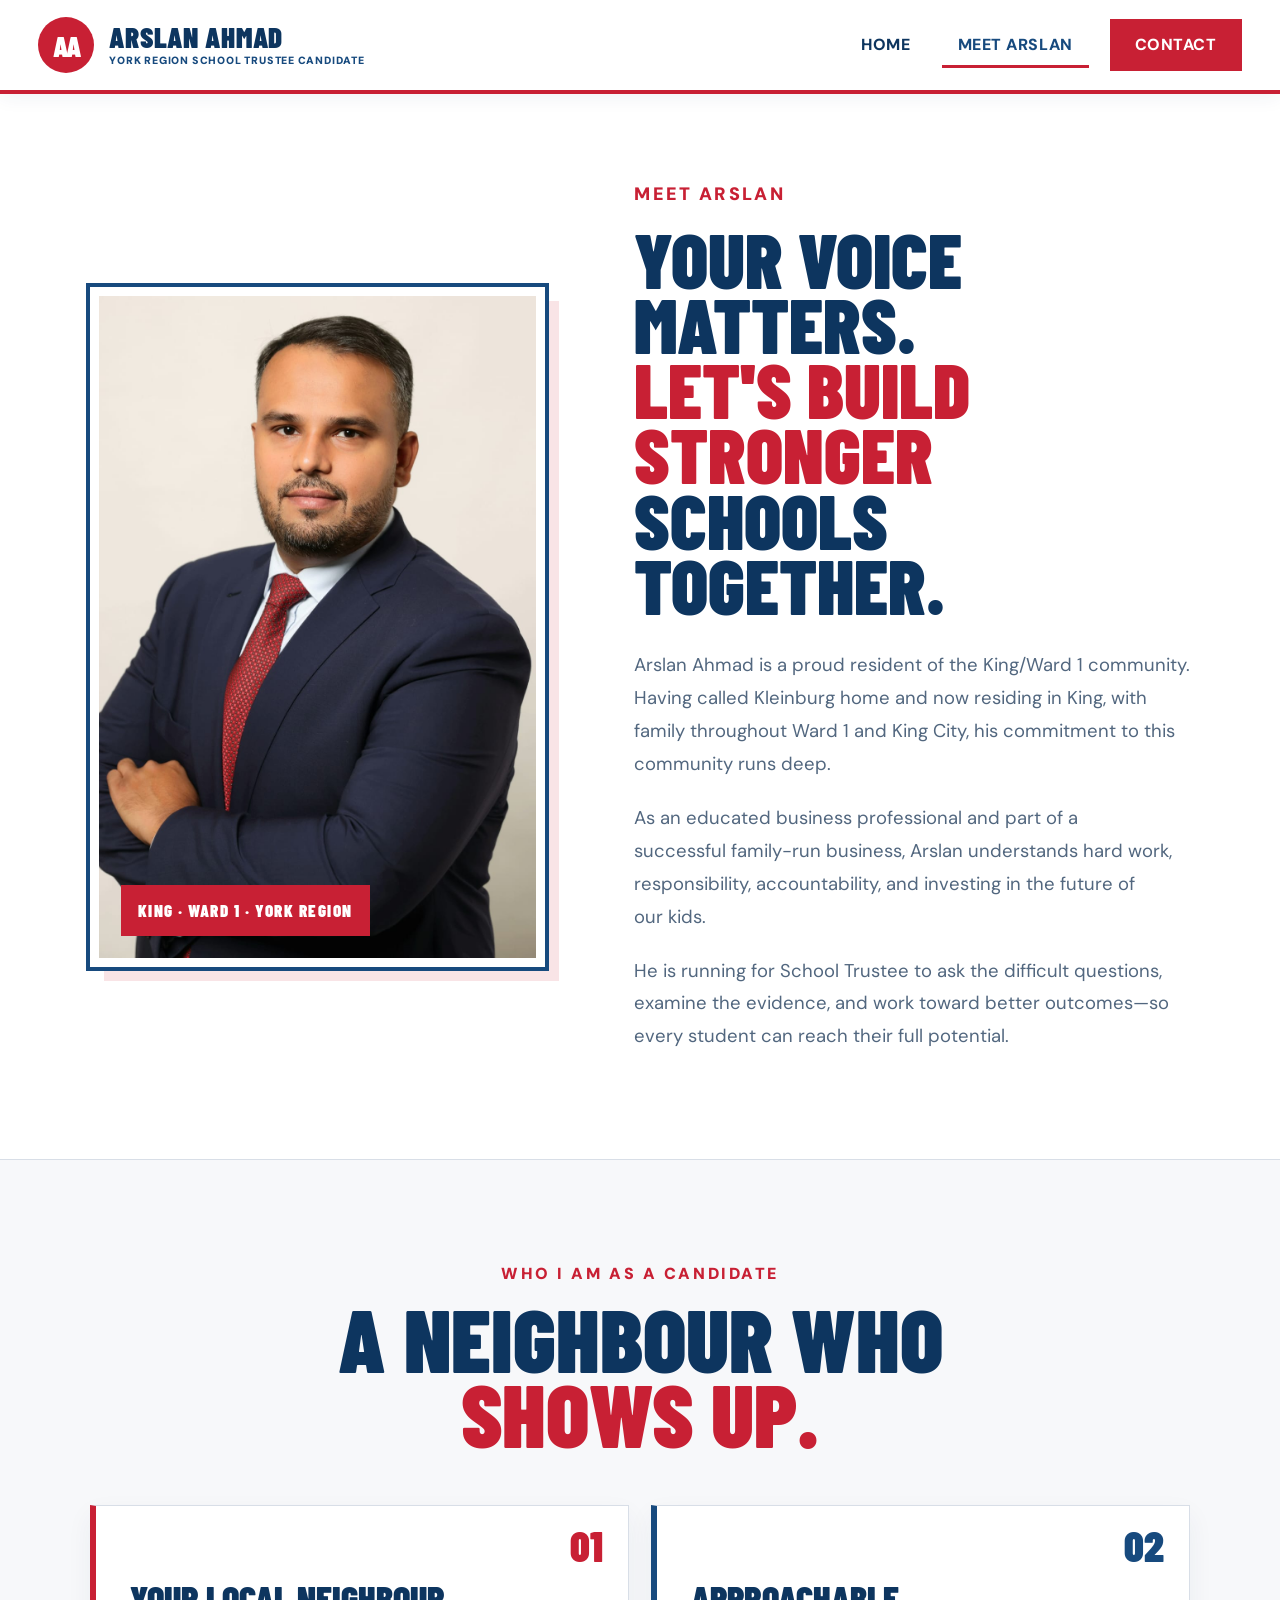
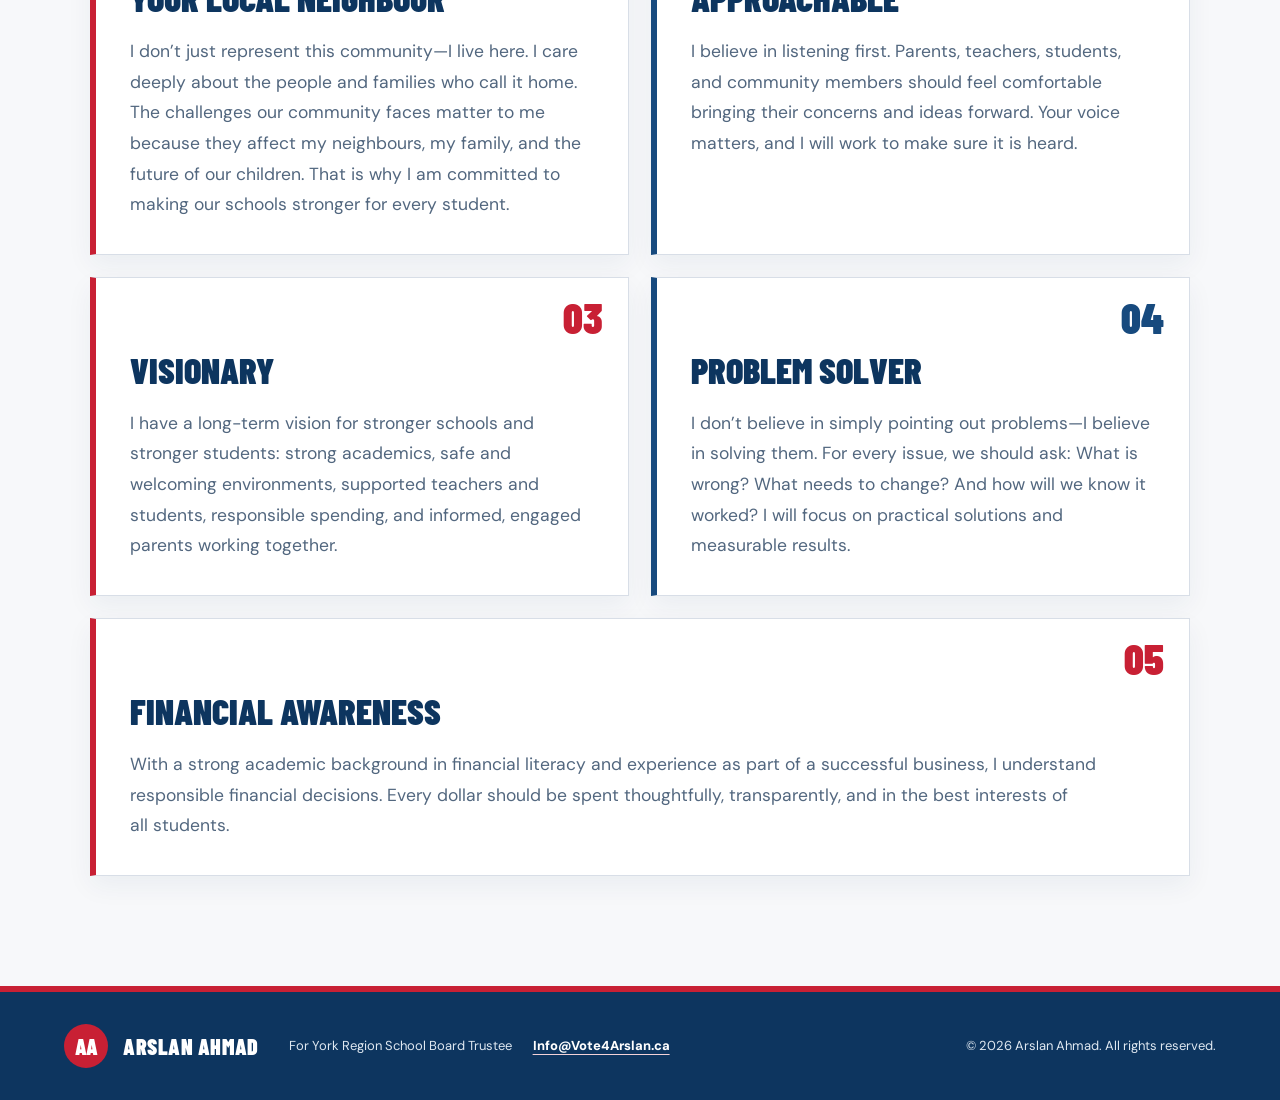
==== about.html @ 0a4aeed9 "update campaign slogan and volunteer sign up" ====
<!doctype html>
<html lang="en">

<head>
  <meta charset="UTF-8" />

  <meta
    name="viewport"
    content="width=device-width, initial-scale=1.0"
  />

  <meta
    name="description"
    content="Meet Arslan Ahmad, candidate for York Region School Trustee."
  />

  <title>Meet Arslan | Arslan Ahmad</title>

  <link rel="preconnect" href="https://fonts.googleapis.com" />
  <link rel="preconnect" href="https://fonts.gstatic.com" crossorigin />

  <link
    href="https://fonts.googleapis.com/css2?family=Barlow+Condensed:wght@600;700;800;900&family=DM+Sans:wght@400;500;600;700;800&display=swap"
    rel="stylesheet"
  />

  <link
    rel="stylesheet"
    href="styles.css?v=20260819-9"
  />

  <link
    rel="stylesheet"
    href="about.css?v=20260819-9"
  />
</head>


<body>

  <!-- =========================
       HEADER
       ========================= -->

  <header class="site-header">

    <a
      class="brand"
      href="index.html"
      aria-label="Arslan Ahmad home"
    >

      <span class="brand-mark">
        AA
      </span>

      <span class="brand-copy">

        <strong>
          Arslan Ahmad
        </strong>

        <small>
          York Region School Trustee Candidate
        </small>

      </span>

    </a>


    <button
      class="menu-toggle"
      aria-label="Open navigation"
      aria-expanded="false"
    >
      <i></i>
      <i></i>
    </button>


    <nav aria-label="Main navigation">

      <a href="index.html">
        Home
      </a>

      <a
        href="about.html"
        aria-current="page"
      >
        Meet Arslan
      </a>

      <a
        class="nav-cta"
        href="contact.html"
      >
        Contact
      </a>

    </nav>

  </header>



  <main class="about-page">

    <!-- =========================
         ABOUT ARSLAN
         ========================= -->

    <section
      class="about-hero"
      aria-labelledby="about-title"
    >

      <div class="about-photo-wrap">

        <img
          src="arslan-ahmad.jpg"
          alt="Arslan Ahmad"
          class="about-photo"
        />

        <div class="about-location">
          KING · WARD 1 · YORK REGION
        </div>

      </div>



      <div class="about-copy">

        <p class="eyebrow">
          MEET ARSLAN
        </p>


        <h1 id="about-title">

          YOUR VOICE MATTERS.

          <span>
            LET'S BUILD STRONGER
          </span>

          SCHOOLS TOGETHER.

        </h1>


        <p>
          Arslan Ahmad is a proud resident of the King/Ward 1
          community. Having called Kleinburg home and now residing
          in King, with family throughout Ward 1 and King City,
          his commitment to this community runs deep.
        </p>


        <p>
          As an educated business professional and part of a
          successful family-run business, Arslan understands hard
          work, responsibility, accountability, and investing in
          the future of our kids.
        </p>


        <p>
          He is running for School Trustee to ask the difficult
          questions, examine the evidence, and work toward better
          outcomes—so every student can reach their full potential.
        </p>

      </div>

    </section>



    <!-- =========================
         WHO I AM AS A CANDIDATE
         ========================= -->

    <section
      class="candidate-identity"
      aria-labelledby="candidate-identity-title"
    >

      <header class="identity-heading">

        <p class="eyebrow">
          WHO I AM AS A CANDIDATE
        </p>

        <h2 id="candidate-identity-title">

          A NEIGHBOUR WHO

          <span>
            SHOWS UP.
          </span>

        </h2>

      </header>



      <div class="identity-grid">


        <!-- 01 -->

        <article class="identity-card">

          <span class="identity-number">
            01
          </span>

          <h3>
            Your local neighbour
          </h3>

          <p>
            I don’t just represent this community—I live here.
            I care deeply about the people and families who call
            it home. The challenges our community faces matter to
            me because they affect my neighbours, my family, and
            the future of our children. That is why I am committed
            to making our schools stronger for every student.
          </p>

        </article>



        <!-- 02 -->

        <article class="identity-card">

          <span class="identity-number">
            02
          </span>

          <h3>
            Approachable
          </h3>

          <p>
            I believe in listening first. Parents, teachers,
            students, and community members should feel comfortable
            bringing their concerns and ideas forward. Your voice
            matters, and I will work to make sure it is heard.
          </p>

        </article>



        <!-- 03 -->

        <article class="identity-card">

          <span class="identity-number">
            03
          </span>

          <h3>
            Visionary
          </h3>

          <p>
            I have a long-term vision for stronger schools and
            stronger students: strong academics, safe and welcoming
            environments, supported teachers and students,
            responsible spending, and informed, engaged parents
            working together.
          </p>

        </article>



        <!-- 04 -->

        <article class="identity-card">

          <span class="identity-number">
            04
          </span>

          <h3>
            Problem solver
          </h3>

          <p>
            I don’t believe in simply pointing out problems—I
            believe in solving them. For every issue, we should
            ask: What is wrong? What needs to change? And how will
            we know it worked? I will focus on practical solutions
            and measurable results.
          </p>

        </article>



        <!-- 05 -->

        <article class="identity-card identity-card-wide">

          <span class="identity-number">
            05
          </span>

          <h3>
            Financial awareness
          </h3>

          <p>
            With a strong academic background in financial literacy
            and experience as part of a successful business, I
            understand responsible financial decisions. Every
            dollar should be spent thoughtfully, transparently,
            and in the best interests of all students.
          </p>

        </article>


      </div>

    </section>

  </main>



  <!-- =========================
       FOOTER
       ========================= -->

  <footer>

    <a
      class="brand"
      href="index.html"
    >

      <span class="brand-mark">
        AA
      </span>

      <span class="brand-copy">

        <strong>
          Arslan Ahmad
        </strong>

        <small>
          York Region School Trustee Candidate
        </small>

      </span>

    </a>


    <div class="footer-meta">

      <p>
        For York Region School Board Trustee
      </p>

      <a href="mailto:Info@Vote4Arslan.ca">
        Info@Vote4Arslan.ca
      </a>

    </div>


    <p class="footer-copy">
      © <span id="year"></span>
      Arslan Ahmad. All rights reserved.
    </p>

  </footer>


  <script src="script.js"></script>

</body>

</html>
---- styles.css ----
:root {
  --navy: #174A7E;
  --navy-deep: #0D355F;
  --navy-soft: #356A98;

  --red: #C82034;
  --red-dark: #A9182A;
  --red-soft: #F3D2D8;

  --white: #FFFFFF;
  --off-white: #F7F8FA;
  --ink: #172033;
  --muted: #52677F;
  --line: #D8DEE7;

  --focus: #F0B323;

  --shadow: 0 20px 50px rgba(13, 53, 95, 0.10);
}


/* =========================
   GLOBAL
   ========================= */

* {
  box-sizing: border-box;
}

html {
  scroll-behavior: smooth;
}

body {
  margin: 0;

  background: var(--off-white);
  color: var(--ink);

  font-family: 'DM Sans', sans-serif;

  /*
    Increased from the smaller previous
    sizing for better readability.
  */
  font-size: 18px;
  line-height: 1.7;
}

img {
  display: block;
  max-width: 100%;
}

a,
button,
input {
  transition:
    color 0.18s ease,
    background-color 0.18s ease,
    border-color 0.18s ease,
    transform 0.18s ease,
    box-shadow 0.18s ease;
}

a:focus-visible,
button:focus-visible,
input:focus-visible {
  outline: 3px solid var(--focus);
  outline-offset: 4px;
}

::selection {
  background: var(--red-soft);
  color: var(--navy-deep);
}

h1,
h2,
h3 {
  font-family: 'Barlow Condensed', sans-serif;
  text-transform: uppercase;
}

p {
  text-wrap: pretty;
}

.eyebrow {
  margin: 0 0 14px;

  color: var(--red);

  font-size: 14px;
  font-weight: 900;

  letter-spacing: 0.16em;

  text-transform: uppercase;
}


/* =========================
   HEADER
   ========================= */

.site-header {
  position: relative;
  z-index: 50;

  min-height: 94px;

  display: flex;
  align-items: stretch;
  justify-content: space-between;

  background: var(--white);

  border-bottom: 4px solid var(--red);

  box-shadow:
    0
    4px
    18px
    rgba(13, 53, 95, 0.06);
}


/* =========================
   BRAND
   ========================= */

.brand {
  display: flex;
  align-items: center;

  gap: 15px;

  padding:
    15px
    max(3vw, 28px);

  color: var(--navy-deep);

  text-decoration: none;
  text-transform: uppercase;
}

.brand-mark {
  width: 56px;
  height: 56px;

  display: grid;
  place-items: center;

  flex: 0 0 auto;

  border-radius: 50%;

  background: var(--red);
  color: var(--white);

  font-family: 'Barlow Condensed', sans-serif;

  font-size: 29px;
  font-weight: 900;

  line-height: 1;

  letter-spacing: -0.04em;
}

.brand-copy {
  display: grid;

  gap: 4px;

  line-height: 1;
}

.brand-copy strong {
  color: var(--navy-deep);

  font-family: 'Barlow Condensed', sans-serif;

  font-size: 29px;
  font-weight: 900;

  letter-spacing: 0.025em;
}

.brand-copy small {
  color: var(--navy);

  /*
    Bigger because the subtitle is important,
    especially now that it includes Candidate.
  */
  font-size: 10.5px;
  font-weight: 900;

  line-height: 1.2;

  letter-spacing: 0.075em;
}


/* =========================
   NAVIGATION
   ========================= */

.site-header nav {
  display: flex;
  align-items: center;

  gap: 15px;

  padding:
    0
    max(3vw, 28px);
}

.site-header nav a {
  padding:
    13px
    16px
    10px;

  color: var(--navy-deep);

  border-bottom:
    3px
    solid
    transparent;

  /*
    Increased from the previous 14px.
  */
  font-size: 16px;
  font-weight: 800;

  line-height: 1.2;

  letter-spacing: 0.035em;

  text-decoration: none;
  text-transform: uppercase;
}

.site-header nav a:hover,
.site-header nav a[aria-current="page"] {
  color: var(--navy);

  border-bottom-color: var(--red);
}

.site-header nav .nav-cta {
  margin-left: 6px;

  padding:
    14px
    23px;

  background: var(--red);
  color: var(--white);

  border:
    2px
    solid
    var(--red);
}

.site-header nav .nav-cta:hover,
.site-header nav .nav-cta[aria-current="page"] {
  background: var(--red-dark);
  color: var(--white);

  border-color: var(--red-dark);

  transform: translateY(-1px);
}


/* =========================
   MOBILE MENU
   ========================= */

.menu-toggle {
  display: none;

  align-self: center;

  margin-right: 22px;

  padding: 8px;

  background: transparent;

  border: 0;

  cursor: pointer;
}

.menu-toggle i {
  display: block;

  width: 30px;
  height: 3px;

  margin: 5px 0;

  background: var(--navy-deep);
}


/* =========================
   BUTTONS
   ========================= */

.button {
  display: inline-flex;
  align-items: center;
  justify-content: center;

  gap: 13px;

  min-height: 52px;

  padding:
    14px
    22px;

  border:
    2px
    solid
    transparent;

  font-family: 'DM Sans', sans-serif;

  font-size: 14px;
  font-weight: 900;

  letter-spacing: 0.05em;

  text-decoration: none;
  text-transform: uppercase;

  cursor: pointer;
}

.button-primary {
  background: var(--red);
  color: var(--white);

  border-color: var(--red);
}

.button-primary:hover {
  background: var(--red-dark);

  border-color: var(--red-dark);

  transform: translateY(-2px);
}

.button-light {
  background: var(--white);
  color: var(--navy-deep);

  border-color: var(--white);
}

.button-light:hover {
  background: var(--red-soft);

  border-color: var(--red-soft);

  transform: translateY(-2px);
}


/* =========================
   FOOTER
   ========================= */

footer {
  display: grid;

  grid-template-columns:
    auto
    1fr
    auto;

  align-items: center;

  gap: 30px;

  padding:
    32px
    max(5vw, 30px);

  background: var(--navy-deep);
  color: #DFE8F1;

  border-top:
    6px
    solid
    var(--red);

  font-size: 13px;
}

footer .brand {
  padding: 0;
}

footer .brand-mark {
  width: 44px;
  height: 44px;

  font-size: 22px;
}

footer .brand-copy strong {
  color: var(--white);

  font-size: 22px;
}

footer .brand-copy small {
  display: none;
}

.footer-meta {
  display: flex;
  align-items: center;

  gap: 21px;
}

footer p {
  margin: 0;
}

footer a:not(.brand) {
  color: var(--white);

  font-weight: 800;

  text-decoration-color: var(--red-soft);

  text-underline-offset: 4px;
}

footer a:not(.brand):hover {
  color: var(--red-soft);
}

.footer-copy {
  text-align: right;
}


/* =========================
   ACCESSIBILITY
   ========================= */

.sr-only {
  position: absolute;

  width: 1px;
  height: 1px;

  padding: 0;
  margin: -1px;

  overflow: hidden;

  clip: rect(0, 0, 0, 0);

  white-space: nowrap;

  border: 0;
}


/* =========================
   TABLET / MOBILE
   ========================= */

@media (max-width: 900px) {

  .site-header {
    min-height: 80px;
  }

  .brand {
    padding:
      12px
      20px;
  }

  .brand-mark {
    width: 48px;
    height: 48px;

    font-size: 24px;
  }

  .brand-copy strong {
    font-size: 24px;
  }

  .brand-copy small {
    display: none;
  }

  .menu-toggle {
    display: block;
  }

  .site-header nav {
    display: none;

    position: absolute;

    top: 80px;

    left: 0;
    right: 0;

    flex-direction: column;
    align-items: stretch;

    gap: 3px;

    padding: 22px;

    background: var(--white);

    border-bottom:
      5px
      solid
      var(--red);

    box-shadow: var(--shadow);
  }

  .site-header nav.open {
    display: flex;
  }

  .site-header nav a {
    padding:
      14px
      11px;

    font-size: 17px;

    border-bottom:
      1px
      solid
      var(--line);
  }

  .site-header nav .nav-cta {
    margin:
      8px
      0
      0;

    text-align: center;
  }

  footer {
    grid-template-columns: 1fr;

    gap: 16px;
  }

  .footer-meta {
    flex-wrap: wrap;
  }

  .footer-copy {
    text-align: left;
  }
}


@media (max-width: 520px) {

  body {
    font-size: 17px;
  }

  .brand-copy strong {
    font-size: 21px;
  }

  footer {
    padding:
      27px
      22px;
  }
}
---- about.css ----
/* =========================================================
   ABOUT HERO
   ========================================================= */

.about-hero {
  display: grid;

  grid-template-columns:
    minmax(400px, 0.9fr)
    minmax(0, 1.1fr);

  gap: 7vw;

  align-items: center;

  padding:
    85px
    max(7vw, 42px);

  background: var(--white);

  border-bottom:
    1px
    solid
    var(--line);
}


/* =========================
   PHOTO
   ========================= */

.about-photo-wrap {
  position: relative;

  width: min(600px, 100%);

  height: 680px;

  overflow: hidden;

  background: var(--off-white);

  border:
    9px
    solid
    var(--white);

  outline:
    4px
    solid
    var(--navy);

  box-shadow:
    14px
    14px
    0
    rgba(200, 32, 52, 0.12);
}


.about-photo {
  width: 100%;
  height: 100%;

  object-fit: cover;

  object-position: center 15%;
}


.about-location {
  position: absolute;

  left: 22px;
  bottom: 22px;

  padding:
    11px
    17px;

  background: var(--red);

  color: var(--white);

  font-family:
    'Barlow Condensed',
    sans-serif;

  font-size: 17px;

  font-weight: 900;

  letter-spacing: 0.09em;

  text-transform: uppercase;
}


/* =========================================================
   ABOUT COPY
   ========================================================= */

.about-copy {
  max-width: 760px;
}


.about-copy .eyebrow {
  margin-bottom: 16px;

  font-size: 18px;

  letter-spacing: 0.13em;
}


.about-copy h1 {
  margin:
    0
    0
    32px;

  color: var(--navy-deep);

  font-size:
    clamp(61px, 6vw, 92px);

  font-weight: 900;

  line-height: 0.85;
}


.about-copy h1 span {
  display: block;

  color: var(--red);
}


.about-copy > p:not(.eyebrow) {
  margin:
    0
    0
    21px;

  color: var(--muted);

  font-size: 18.5px;

  line-height: 1.78;
}


/* =========================================================
   WHO I AM AS A CANDIDATE
   ========================================================= */

.candidate-identity {
  padding:
    100px
    max(7vw, 40px)
    110px;

  background: var(--off-white);
}


.identity-heading {
  width: min(900px, 100%);

  margin: 0 auto;

  text-align: center;
}


.identity-heading .eyebrow {
  margin-bottom: 12px;

  font-size: 16px;
}


.identity-heading h2 {
  margin: 0;

  color: var(--navy-deep);

  font-size:
    clamp(62px, 7vw, 100px);

  font-weight: 900;

  line-height: 0.84;
}


.identity-heading h2 span {
  display: block;

  color: var(--red);
}


/* =========================
   CANDIDATE QUALITIES
   ========================= */

.identity-grid {
  display: grid;

  grid-template-columns:
    repeat(2, minmax(0, 1fr));

  gap: 22px;

  width: min(1150px, 100%);

  margin:
    55px
    auto
    0;
}


.identity-card {
  position: relative;

  padding:
    74px
    34px
    34px;

  background: var(--white);

  border:
    1px
    solid
    var(--line);

  border-left:
    6px
    solid
    var(--red);

  box-shadow:
    0
    10px
    25px
    rgba(13, 53, 95, 0.055);
}


.identity-card:nth-child(even) {
  border-left-color: var(--navy);
}


.identity-card-wide {
  grid-column:
    1
    /
    -1;
}


/* Number */

.identity-number {
  position: absolute;

  top: 22px;
  right: 25px;

  color: var(--red);

  font-family:
    'Barlow Condensed',
    sans-serif;

  font-size: 43px;

  font-weight: 900;

  line-height: 0.8;
}


.identity-card:nth-child(even)
.identity-number {
  color: var(--navy);
}


/* Heading */

.identity-card h3 {
  margin: 0;

  color: var(--navy-deep);

  font-size: 36px;

  font-weight: 900;

  line-height: 1;
}


/* Text */

.identity-card p {
  margin:
    20px
    0
    0;

  color: var(--muted);

  font-size: 17.5px;

  line-height: 1.75;
}


/* =========================================================
   TABLET
   ========================================================= */

@media (max-width: 950px) {

  .about-hero {
    grid-template-columns: 1fr;

    gap: 55px;
  }


  .about-photo-wrap {
    width:
      min(650px, 100%);

    margin:
      0
      auto;
  }


  .about-copy {
    max-width: 800px;
  }

}


/* =========================================================
   MOBILE
   ========================================================= */

@media (max-width: 680px) {

  .about-hero,
  .candidate-identity {
    padding-left: 22px;
    padding-right: 22px;
  }


  .about-hero {
    padding-top: 55px;

    padding-bottom: 65px;
  }


  .about-photo-wrap {
    height: 500px;
  }


  .about-copy .eyebrow {
    font-size: 17px;
  }


  .about-copy h1 {
    font-size: 56px;
  }


  .about-copy > p:not(.eyebrow) {
    font-size: 17.5px;
  }


  .identity-heading {
    text-align: left;
  }


  .identity-heading h2 {
    font-size: 58px;
  }


  .identity-grid {
    grid-template-columns: 1fr;

    margin-top: 40px;
  }


  .identity-card-wide {
    grid-column: auto;
  }


  .identity-card {
    padding:
      72px
      25px
      29px;
  }


  .identity-card h3 {
    font-size: 34px;
  }


  .identity-card p {
    font-size: 17px;
  }

}
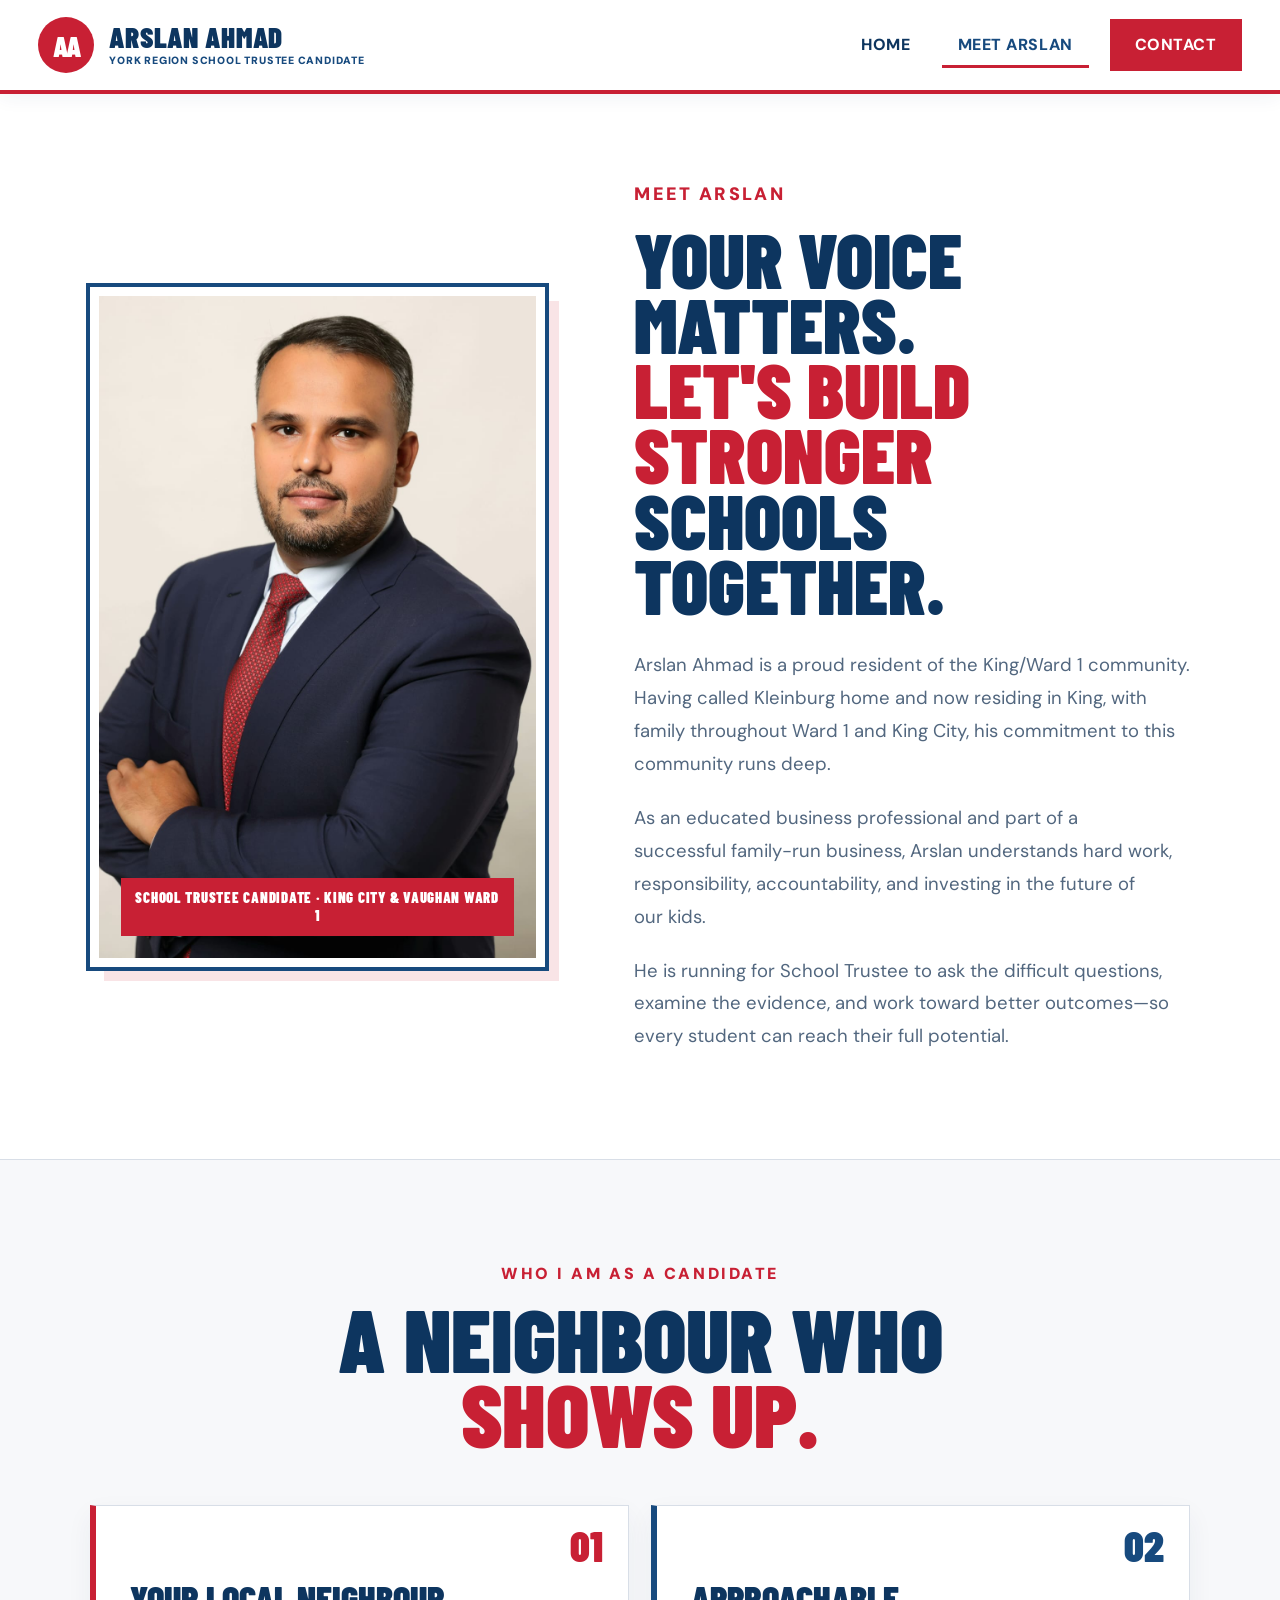
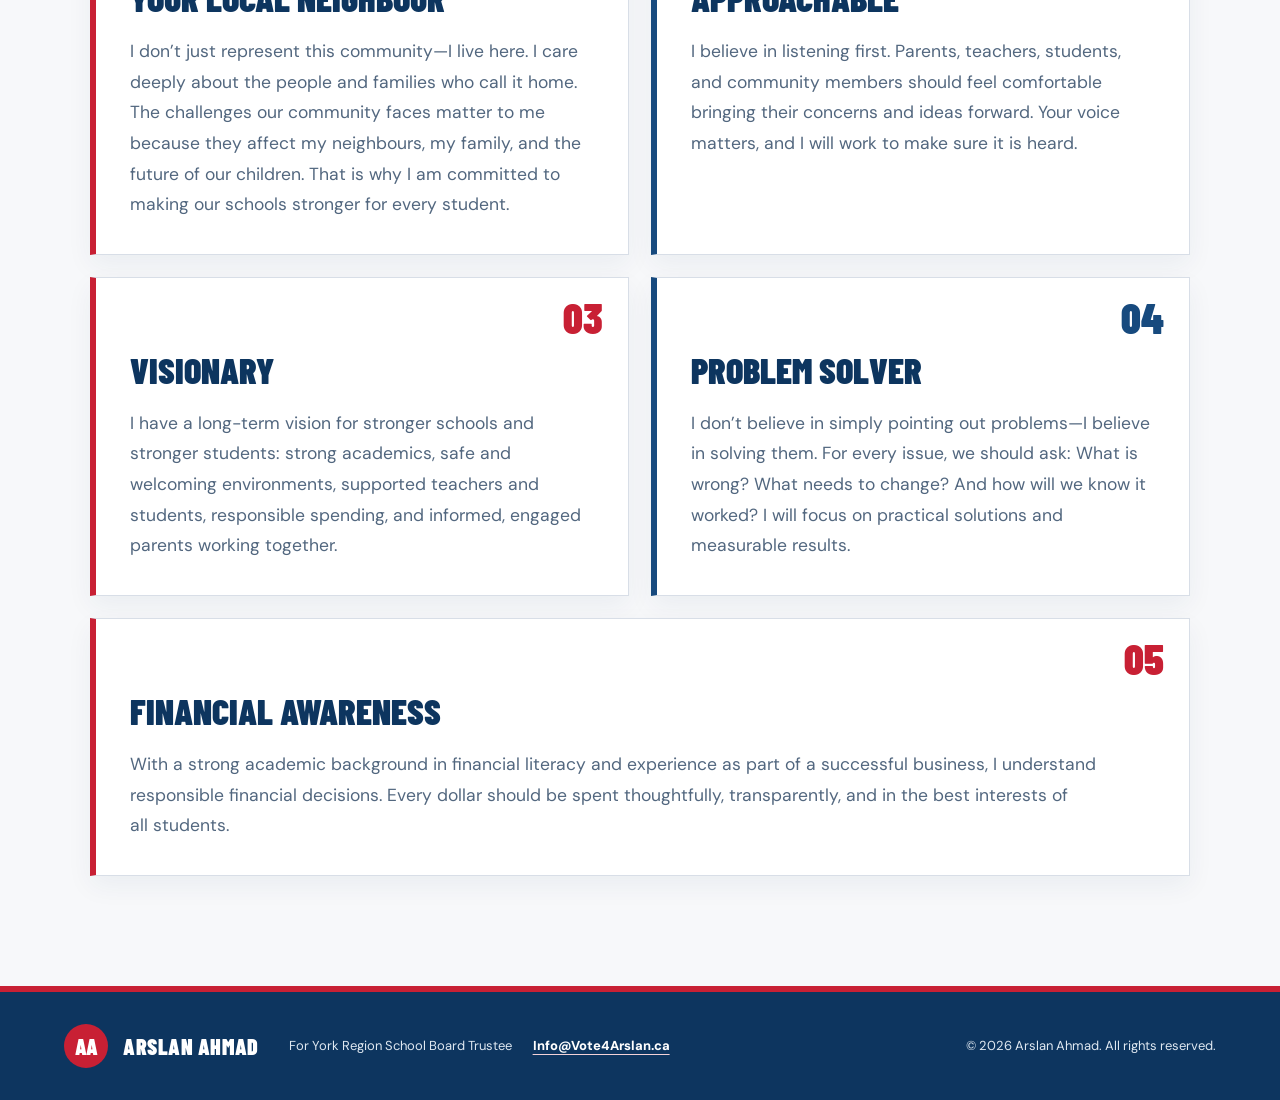
==== commit 63e959cc: "SCHOOL TRUSTEE CANDIDATE · KING CITY & VAUGHAN WARD 1" ====
--- a/about.html
+++ b/about.html
@@ -26,12 +26,12 @@
 
   <link
     rel="stylesheet"
-    href="styles.css?v=20260819-9"
+    href="styles.css?v=20260819-11"
   />
 
   <link
     rel="stylesheet"
-    href="about.css?v=20260819-9"
+    href="about.css?v=20260819-11"
   />
 </head>
 
@@ -125,7 +125,7 @@
         />
 
         <div class="about-location">
-          KING · WARD 1 · YORK REGION
+          SCHOOL TRUSTEE CANDIDATE · KING CITY &amp; VAUGHAN WARD 1
         </div>
 
       </div>
--- a/about.css
+++ b/about.css
@@ -69,15 +69,18 @@
 }
 
 
+/* Updated longer image label */
+
 .about-location {
   position: absolute;
 
   left: 22px;
+  right: 22px;
   bottom: 22px;
 
   padding:
     11px
-    17px;
+    14px;
 
   background: var(--red);
 
@@ -87,11 +90,16 @@
     'Barlow Condensed',
     sans-serif;
 
-  font-size: 17px;
+  font-size:
+    clamp(13px, 1.15vw, 16px);
 
   font-weight: 900;
 
-  letter-spacing: 0.09em;
+  line-height: 1.2;
+
+  letter-spacing: 0.05em;
+
+  text-align: center;
 
   text-transform: uppercase;
 }
@@ -380,6 +388,21 @@
   }
 
 
+  .about-location {
+    left: 13px;
+    right: 13px;
+    bottom: 13px;
+
+    padding:
+      9px
+      8px;
+
+    font-size: 12px;
+
+    letter-spacing: 0.025em;
+  }
+
+
   .about-copy .eyebrow {
     font-size: 17px;
   }
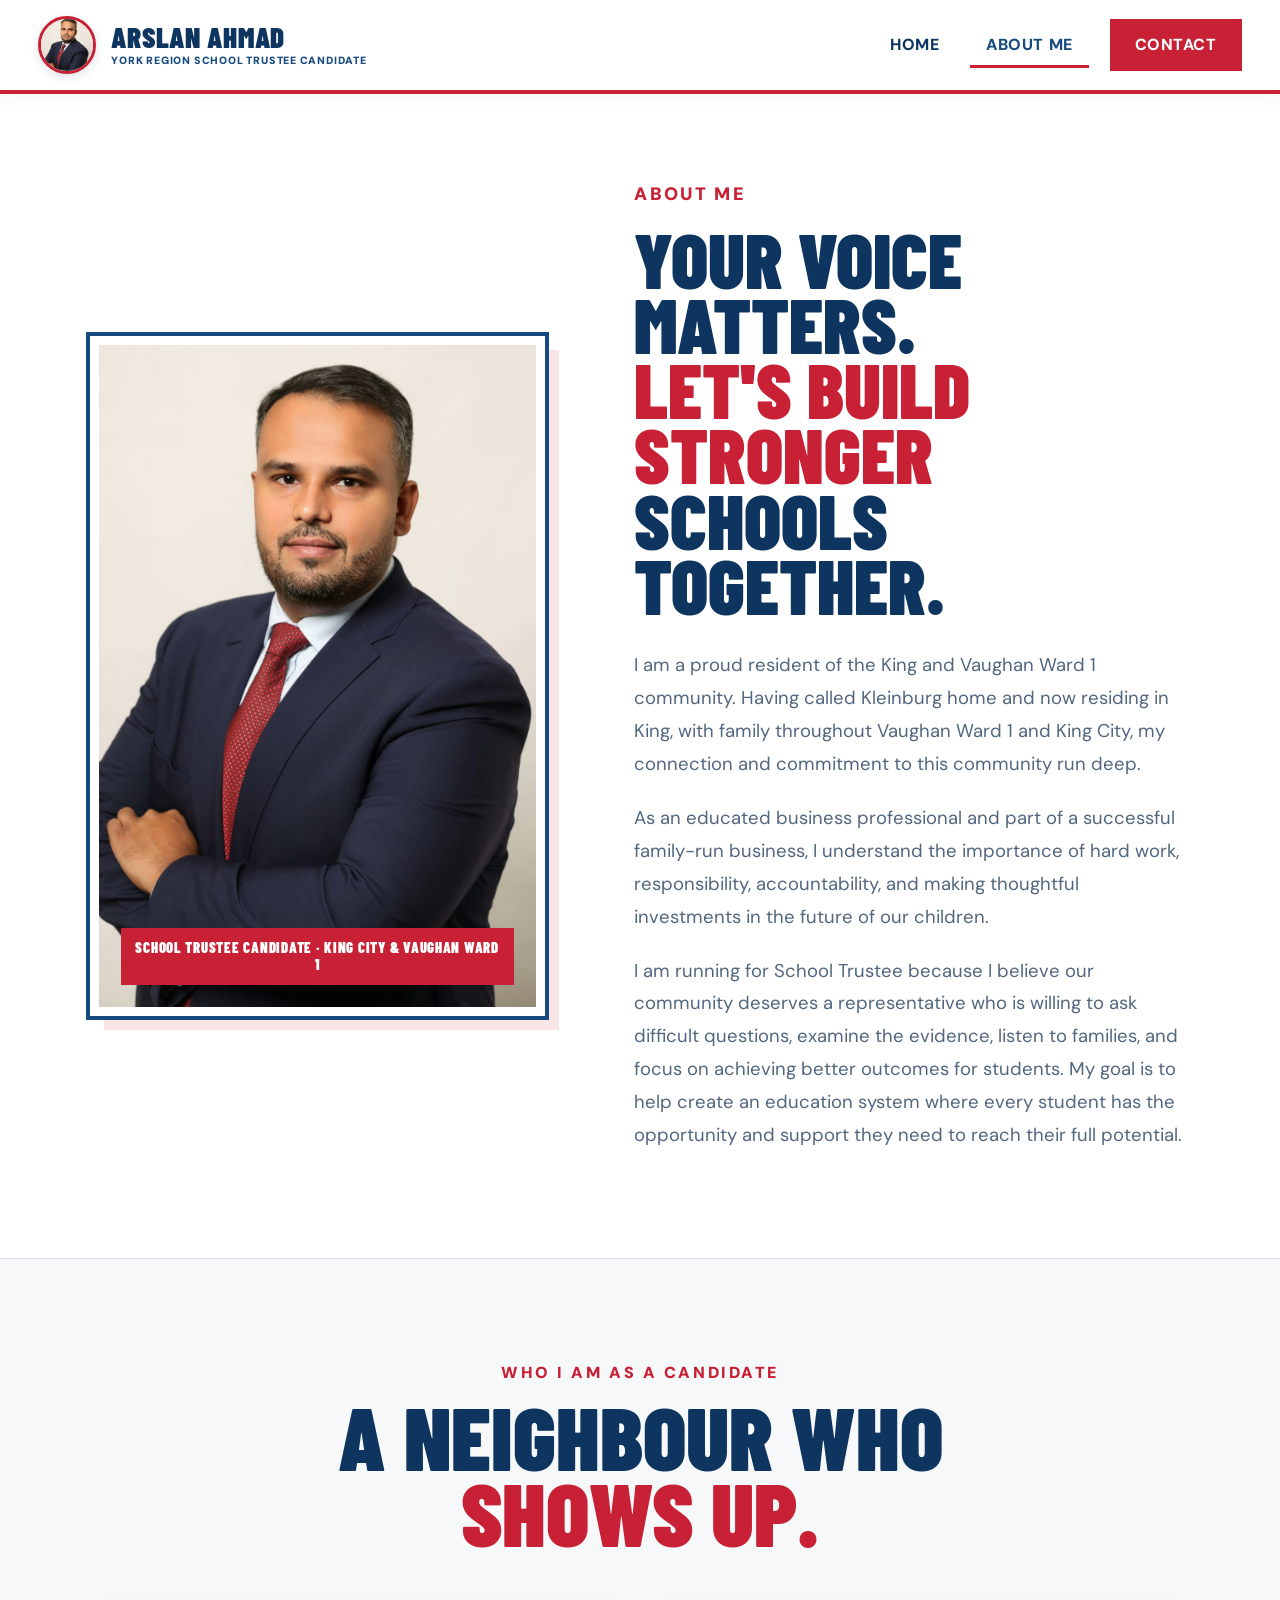
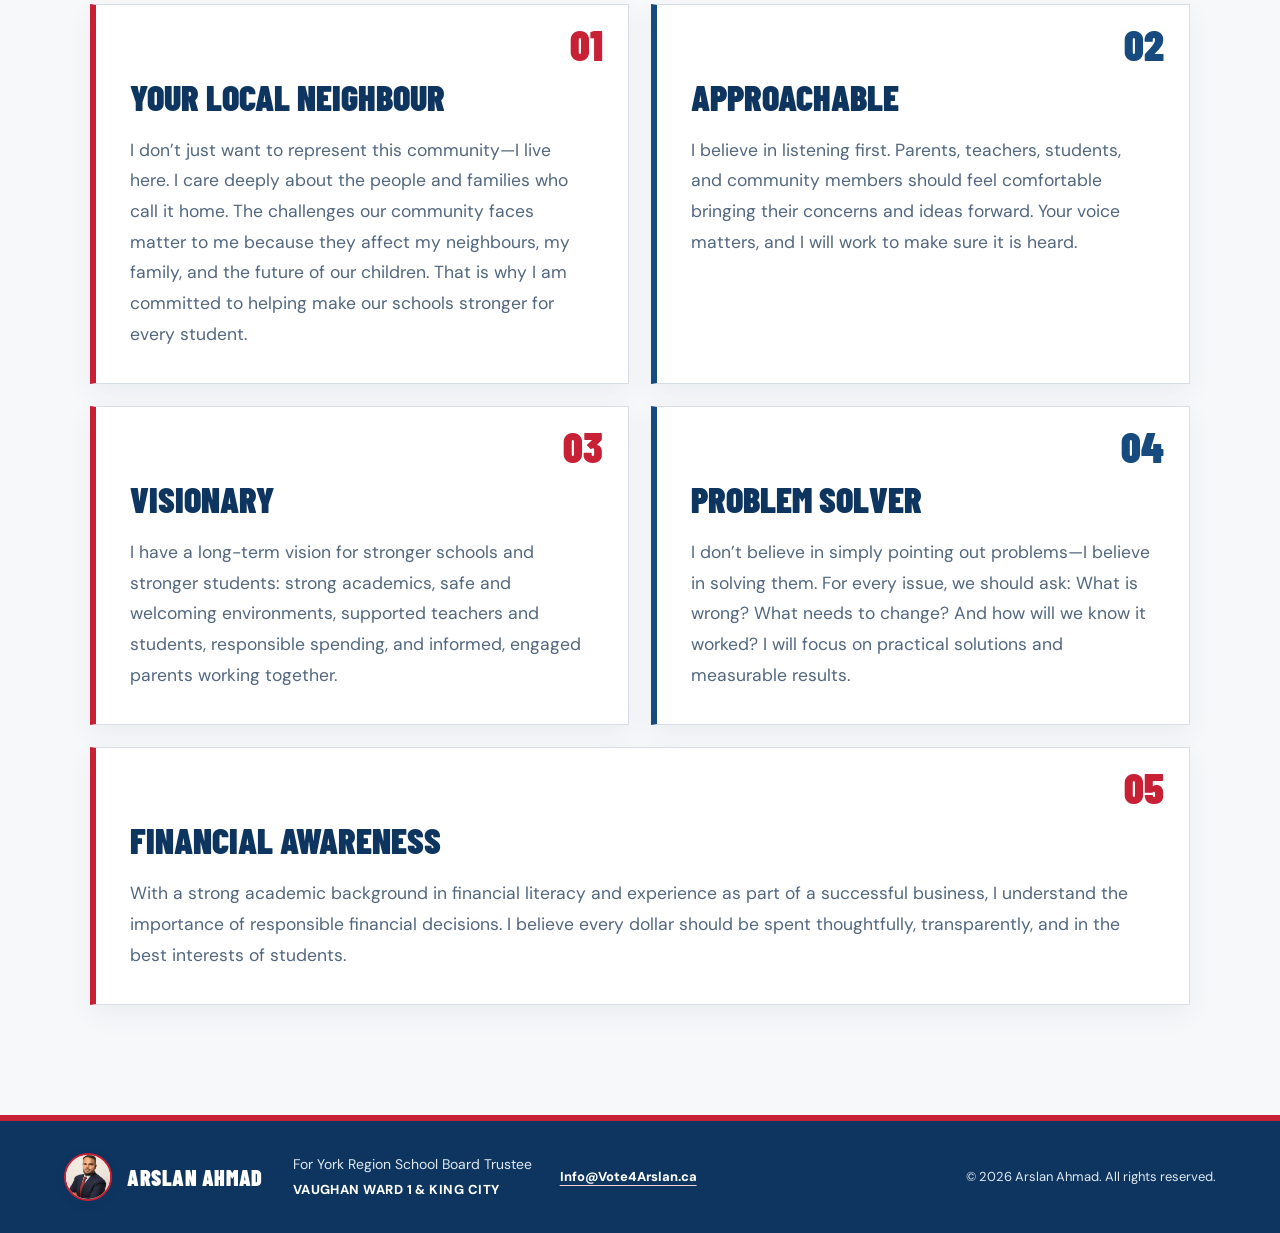
==== commit 5a6fb747: "change to third person, change meet arslan to about me" ====
--- a/about.html
+++ b/about.html
@@ -11,10 +11,10 @@
 
   <meta
     name="description"
-    content="Meet Arslan Ahmad, candidate for York Region School Trustee."
+    content="Learn more about Arslan Ahmad, candidate for York Region School Trustee."
   />
 
-  <title>Meet Arslan | Arslan Ahmad</title>
+  <title>About Me | Arslan Ahmad</title>
 
   <link rel="preconnect" href="https://fonts.googleapis.com" />
   <link rel="preconnect" href="https://fonts.gstatic.com" crossorigin />
@@ -26,12 +26,12 @@
 
   <link
     rel="stylesheet"
-    href="styles.css?v=20260819-11"
+    href="styles.css?v=20260820-1"
   />
 
   <link
     rel="stylesheet"
-    href="about.css?v=20260819-11"
+    href="about.css?v=20260820-1"
   />
 </head>
 
@@ -50,9 +50,12 @@
       aria-label="Arslan Ahmad home"
     >
 
-      <span class="brand-mark">
-        AA
-      </span>
+      <img
+        class="brand-photo"
+        src="arslan-ahmad.jpg"
+        alt=""
+        aria-hidden="true"
+      />
 
       <span class="brand-copy">
 
@@ -89,7 +92,7 @@
         href="about.html"
         aria-current="page"
       >
-        Meet Arslan
+        About Me
       </a>
 
       <a
@@ -108,7 +111,7 @@
   <main class="about-page">
 
     <!-- =========================
-         ABOUT ARSLAN
+         ABOUT ME
          ========================= -->
 
     <section
@@ -135,7 +138,7 @@
       <div class="about-copy">
 
         <p class="eyebrow">
-          MEET ARSLAN
+          ABOUT ME
         </p>
 
 
@@ -153,25 +156,29 @@
 
 
         <p>
-          Arslan Ahmad is a proud resident of the King/Ward 1
+          I am a proud resident of the King and Vaughan Ward 1
           community. Having called Kleinburg home and now residing
-          in King, with family throughout Ward 1 and King City,
-          his commitment to this community runs deep.
+          in King, with family throughout Vaughan Ward 1 and King City,
+          my connection and commitment to this community run deep.
         </p>
 
 
         <p>
           As an educated business professional and part of a
-          successful family-run business, Arslan understands hard
-          work, responsibility, accountability, and investing in
-          the future of our kids.
+          successful family-run business, I understand the importance
+          of hard work, responsibility, accountability, and making
+          thoughtful investments in the future of our children.
         </p>
 
 
         <p>
-          He is running for School Trustee to ask the difficult
-          questions, examine the evidence, and work toward better
-          outcomes—so every student can reach their full potential.
+          I am running for School Trustee because I believe our
+          community deserves a representative who is willing to ask
+          difficult questions, examine the evidence, listen to
+          families, and focus on achieving better outcomes for
+          students. My goal is to help create an education system
+          where every student has the opportunity and support they
+          need to reach their full potential.
         </p>
 
       </div>
@@ -225,12 +232,12 @@
           </h3>
 
           <p>
-            I don’t just represent this community—I live here.
-            I care deeply about the people and families who call
-            it home. The challenges our community faces matter to
-            me because they affect my neighbours, my family, and
+            I don’t just want to represent this community—I live
+            here. I care deeply about the people and families who
+            call it home. The challenges our community faces matter
+            to me because they affect my neighbours, my family, and
             the future of our children. That is why I am committed
-            to making our schools stronger for every student.
+            to helping make our schools stronger for every student.
           </p>
 
         </article>
@@ -323,9 +330,10 @@
           <p>
             With a strong academic background in financial literacy
             and experience as part of a successful business, I
-            understand responsible financial decisions. Every
-            dollar should be spent thoughtfully, transparently,
-            and in the best interests of all students.
+            understand the importance of responsible financial
+            decisions. I believe every dollar should be spent
+            thoughtfully, transparently, and in the best interests
+            of students.
           </p>
 
         </article>
@@ -350,9 +358,12 @@
       href="index.html"
     >
 
-      <span class="brand-mark">
-        AA
-      </span>
+      <img
+        class="brand-photo"
+        src="arslan-ahmad.jpg"
+        alt=""
+        aria-hidden="true"
+      />
 
       <span class="brand-copy">
 
@@ -371,9 +382,17 @@
 
     <div class="footer-meta">
 
-      <p>
-        For York Region School Board Trustee
-      </p>
+      <div class="footer-office">
+
+        <p>
+          For York Region School Board Trustee
+        </p>
+
+        <p>
+          Vaughan Ward 1 &amp; King City
+        </p>
+
+      </div>
 
       <a href="mailto:Info@Vote4Arslan.ca">
         Info@Vote4Arslan.ca
--- a/styles.css
+++ b/styles.css
@@ -39,10 +39,6 @@
 
   font-family: 'DM Sans', sans-serif;
 
-  /*
-    Increased from the smaller previous
-    sizing for better readability.
-  */
   font-size: 18px;
   line-height: 1.7;
 }
@@ -146,56 +142,54 @@
   text-transform: uppercase;
 }
 
-.brand-mark {
-  width: 56px;
-  height: 56px;
-
+
+/* Candidate photo replacing AA logo */
+
+.brand-photo {
+  width: 58px;
+  height: 58px;
+
+  flex: 0 0 auto;
+
+  object-fit: cover;
+  object-position: center 18%;
+
+  border-radius: 50%;
+
+  border: 3px solid var(--red);
+
+  background: var(--white);
+
+  box-shadow:
+    0
+    3px
+    10px
+    rgba(13, 53, 95, 0.14);
+}
+
+
+.brand-copy {
   display: grid;
-  place-items: center;
-
-  flex: 0 0 auto;
-
-  border-radius: 50%;
-
-  background: var(--red);
-  color: var(--white);
+
+  gap: 4px;
+
+  line-height: 1;
+}
+
+.brand-copy strong {
+  color: var(--navy-deep);
 
   font-family: 'Barlow Condensed', sans-serif;
 
   font-size: 29px;
   font-weight: 900;
 
-  line-height: 1;
-
-  letter-spacing: -0.04em;
-}
-
-.brand-copy {
-  display: grid;
-
-  gap: 4px;
-
-  line-height: 1;
-}
-
-.brand-copy strong {
-  color: var(--navy-deep);
-
-  font-family: 'Barlow Condensed', sans-serif;
-
-  font-size: 29px;
-  font-weight: 900;
-
   letter-spacing: 0.025em;
 }
 
 .brand-copy small {
   color: var(--navy);
 
-  /*
-    Bigger because the subtitle is important,
-    especially now that it includes Candidate.
-  */
   font-size: 10.5px;
   font-weight: 900;
 
@@ -233,9 +227,6 @@
     solid
     transparent;
 
-  /*
-    Increased from the previous 14px.
-  */
   font-size: 16px;
   font-weight: 800;
 
@@ -414,11 +405,14 @@
   padding: 0;
 }
 
-footer .brand-mark {
-  width: 44px;
-  height: 44px;
-
-  font-size: 22px;
+
+/* Smaller photo in footer */
+
+footer .brand-photo {
+  width: 48px;
+  height: 48px;
+
+  border-width: 2px;
 }
 
 footer .brand-copy strong {
@@ -430,13 +424,48 @@
 footer .brand-copy small {
   display: none;
 }
+
+
+/* Footer information */
 
 .footer-meta {
   display: flex;
   align-items: center;
 
-  gap: 21px;
-}
+  gap: 28px;
+}
+
+
+.footer-office {
+  display: grid;
+
+  gap: 2px;
+}
+
+
+.footer-office p {
+  margin: 0;
+}
+
+
+.footer-office p:first-child {
+  color: #DFE8F1;
+
+  font-size: 14px;
+}
+
+
+.footer-office p:last-child {
+  color: var(--white);
+
+  font-size: 13px;
+  font-weight: 800;
+
+  letter-spacing: 0.035em;
+
+  text-transform: uppercase;
+}
+
 
 footer p {
   margin: 0;
@@ -500,11 +529,9 @@
       20px;
   }
 
-  .brand-mark {
-    width: 48px;
-    height: 48px;
-
-    font-size: 24px;
+  .brand-photo {
+    width: 49px;
+    height: 49px;
   }
 
   .brand-copy strong {
@@ -575,11 +602,13 @@
   footer {
     grid-template-columns: 1fr;
 
-    gap: 16px;
+    gap: 18px;
   }
 
   .footer-meta {
     flex-wrap: wrap;
+
+    gap: 18px;
   }
 
   .footer-copy {
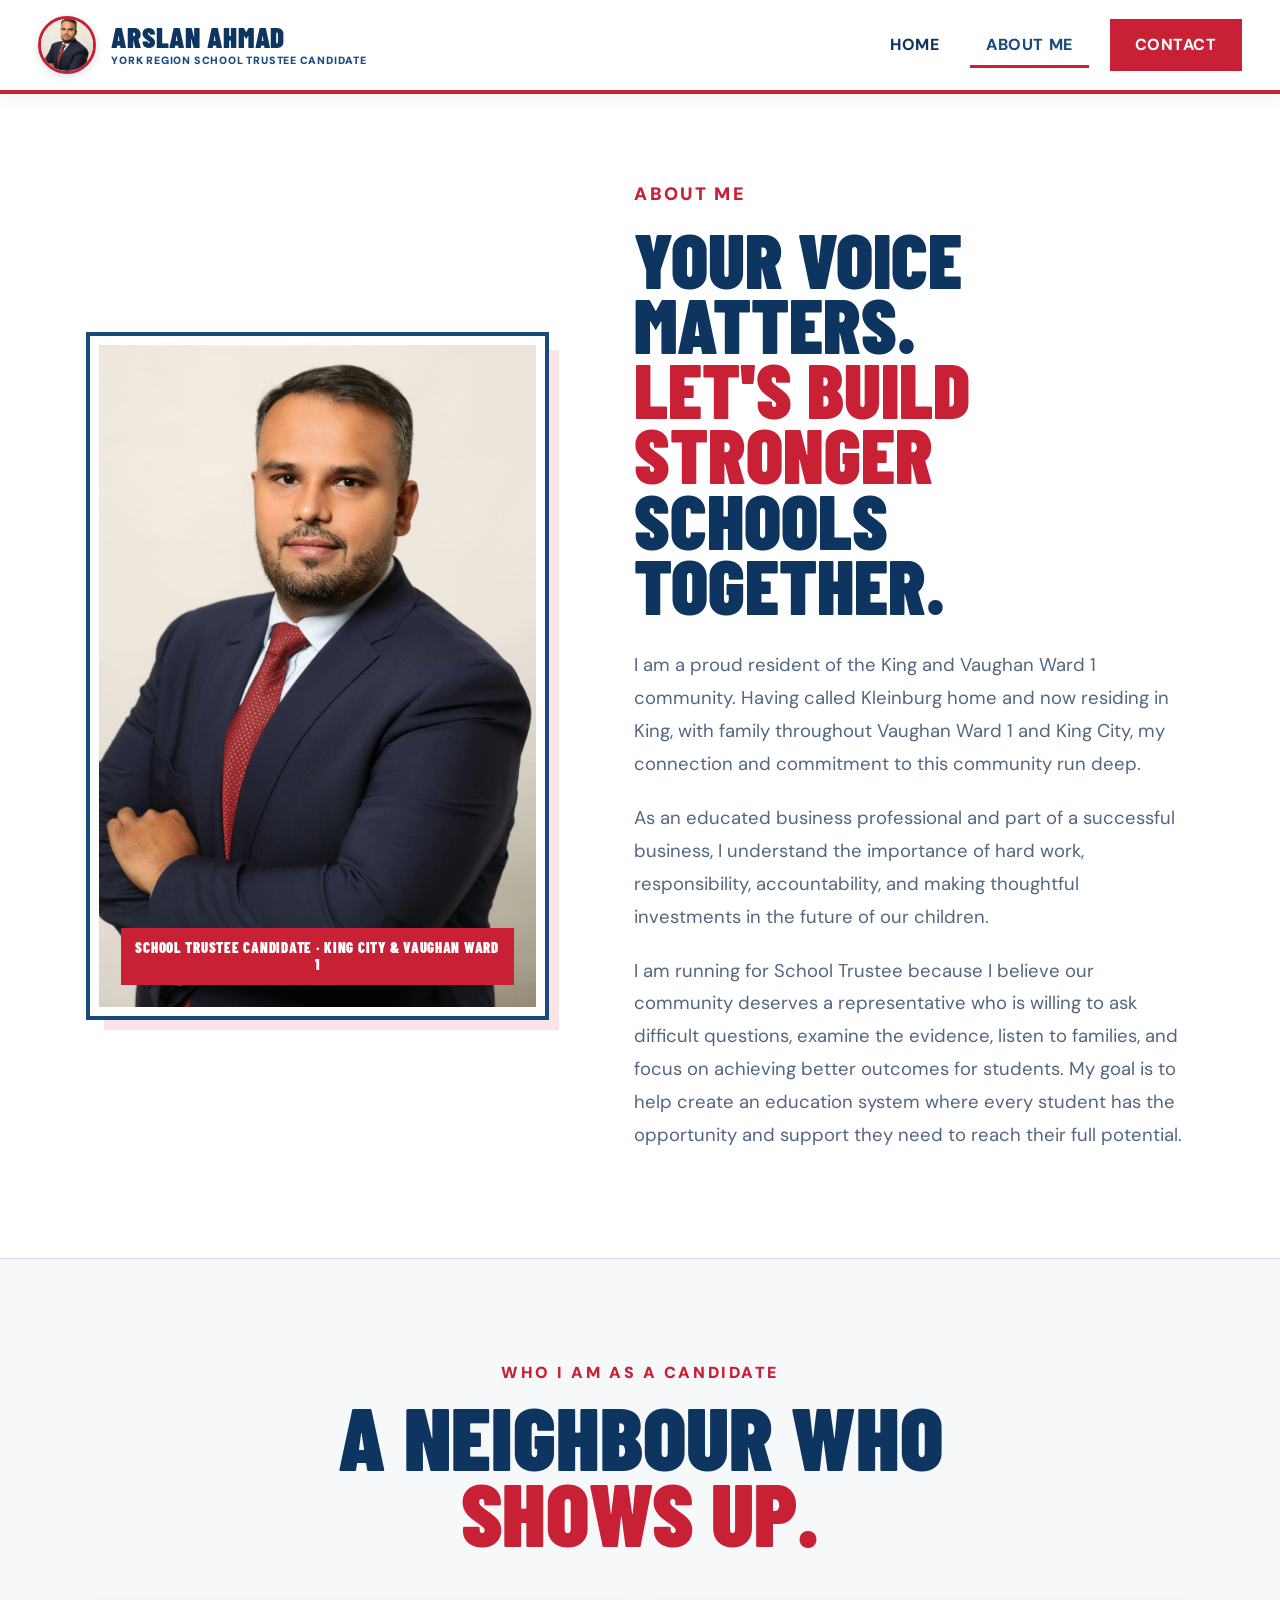
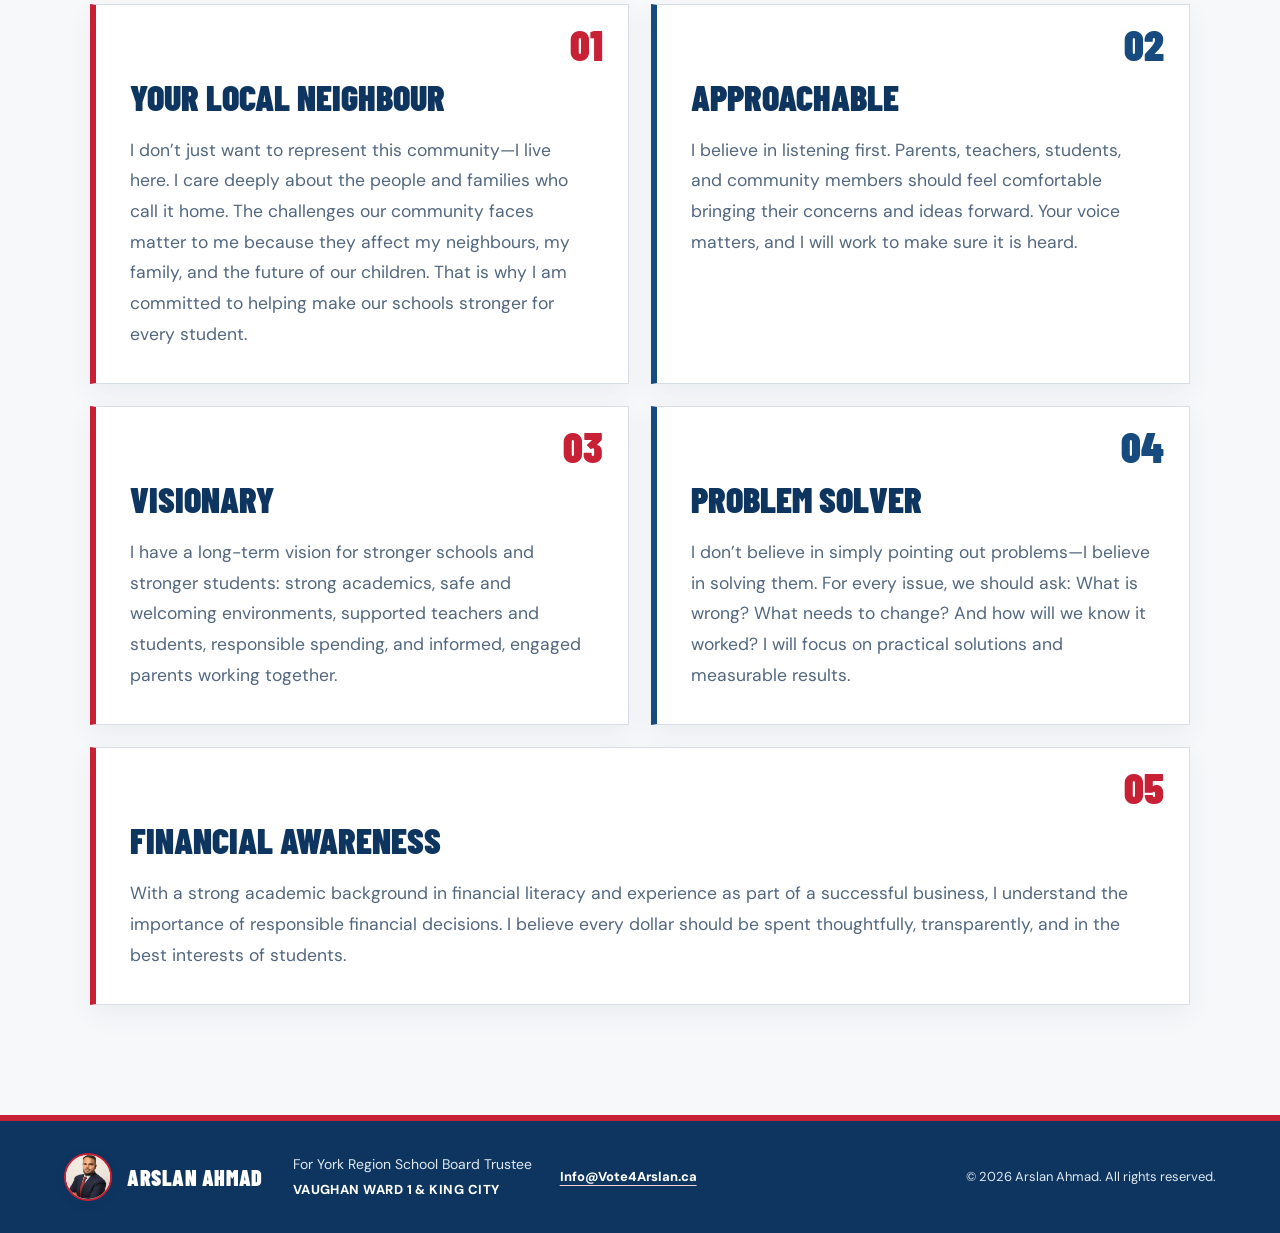
==== commit b5c49a08: "change wording in About Me" ====
--- a/about.html
+++ b/about.html
@@ -165,7 +165,7 @@
 
         <p>
           As an educated business professional and part of a
-          successful family-run business, I understand the importance
+          successful business, I understand the importance
           of hard work, responsibility, accountability, and making
           thoughtful investments in the future of our children.
         </p>
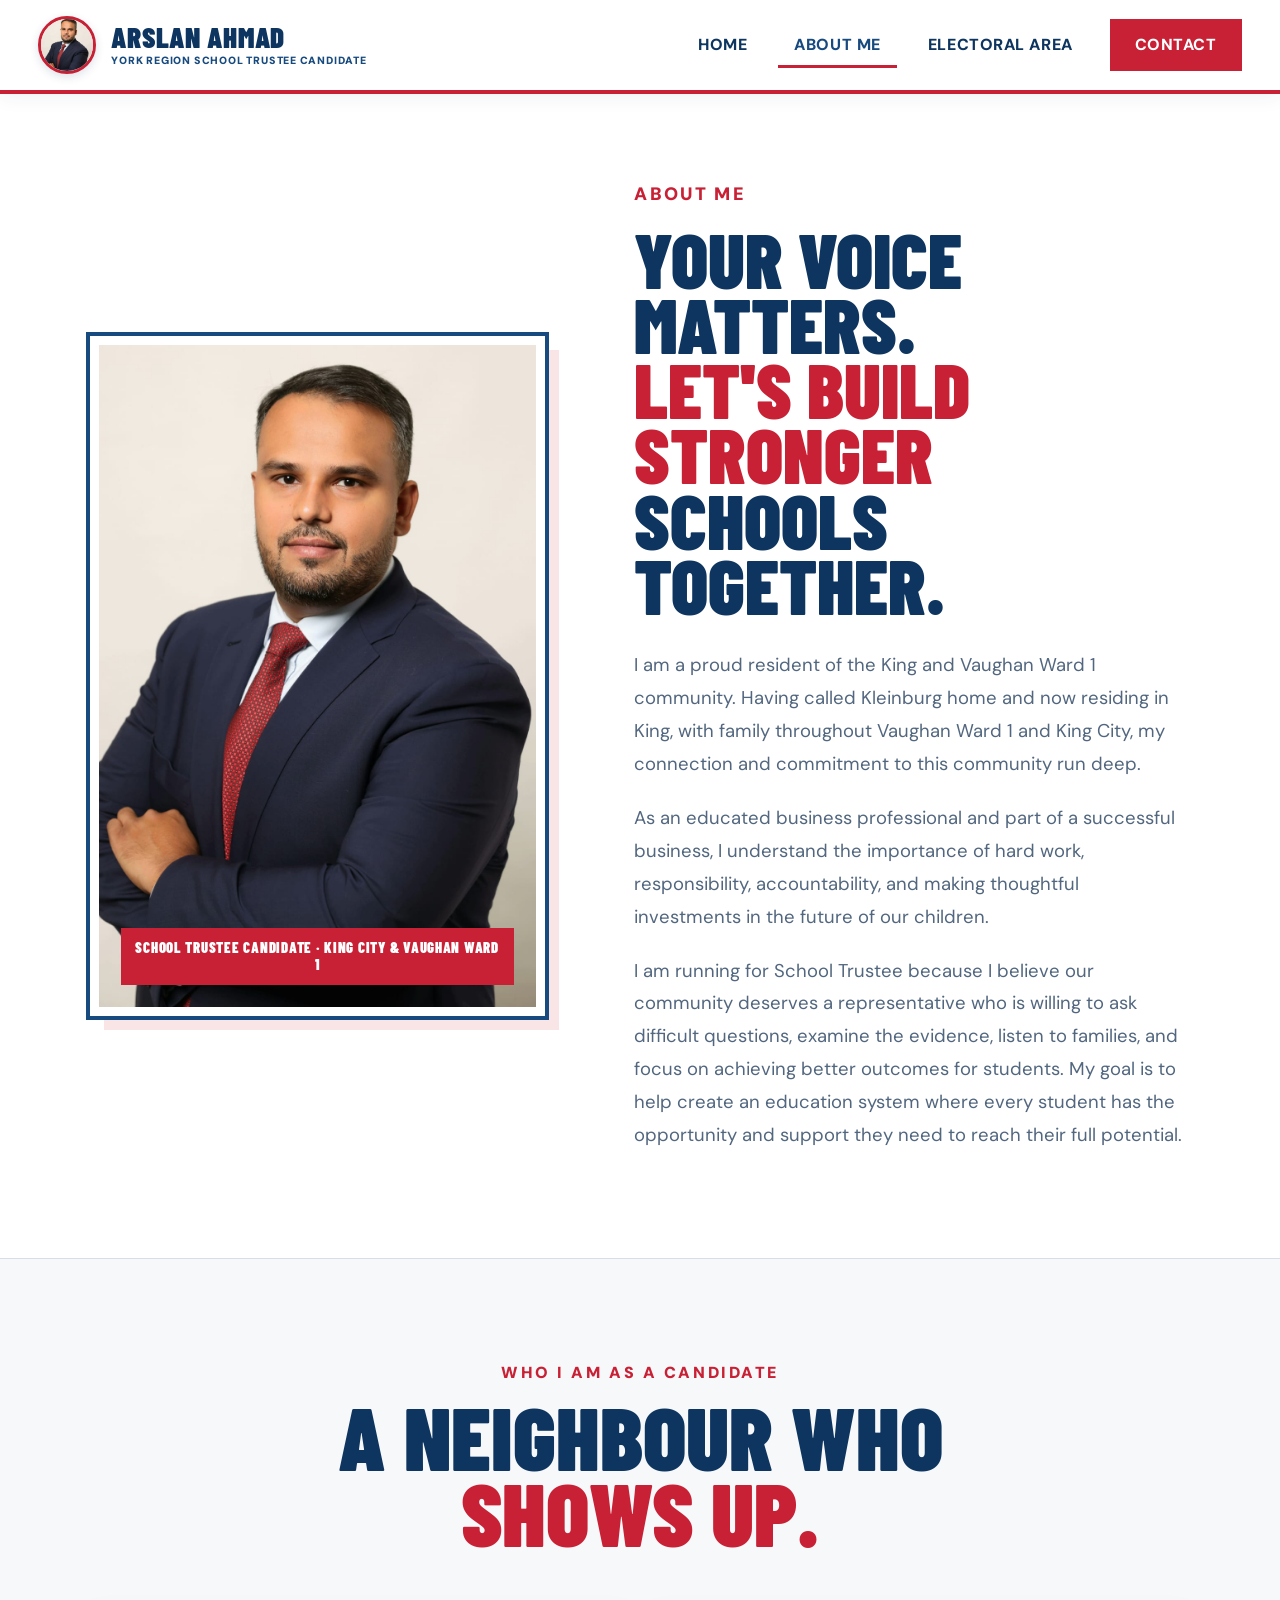
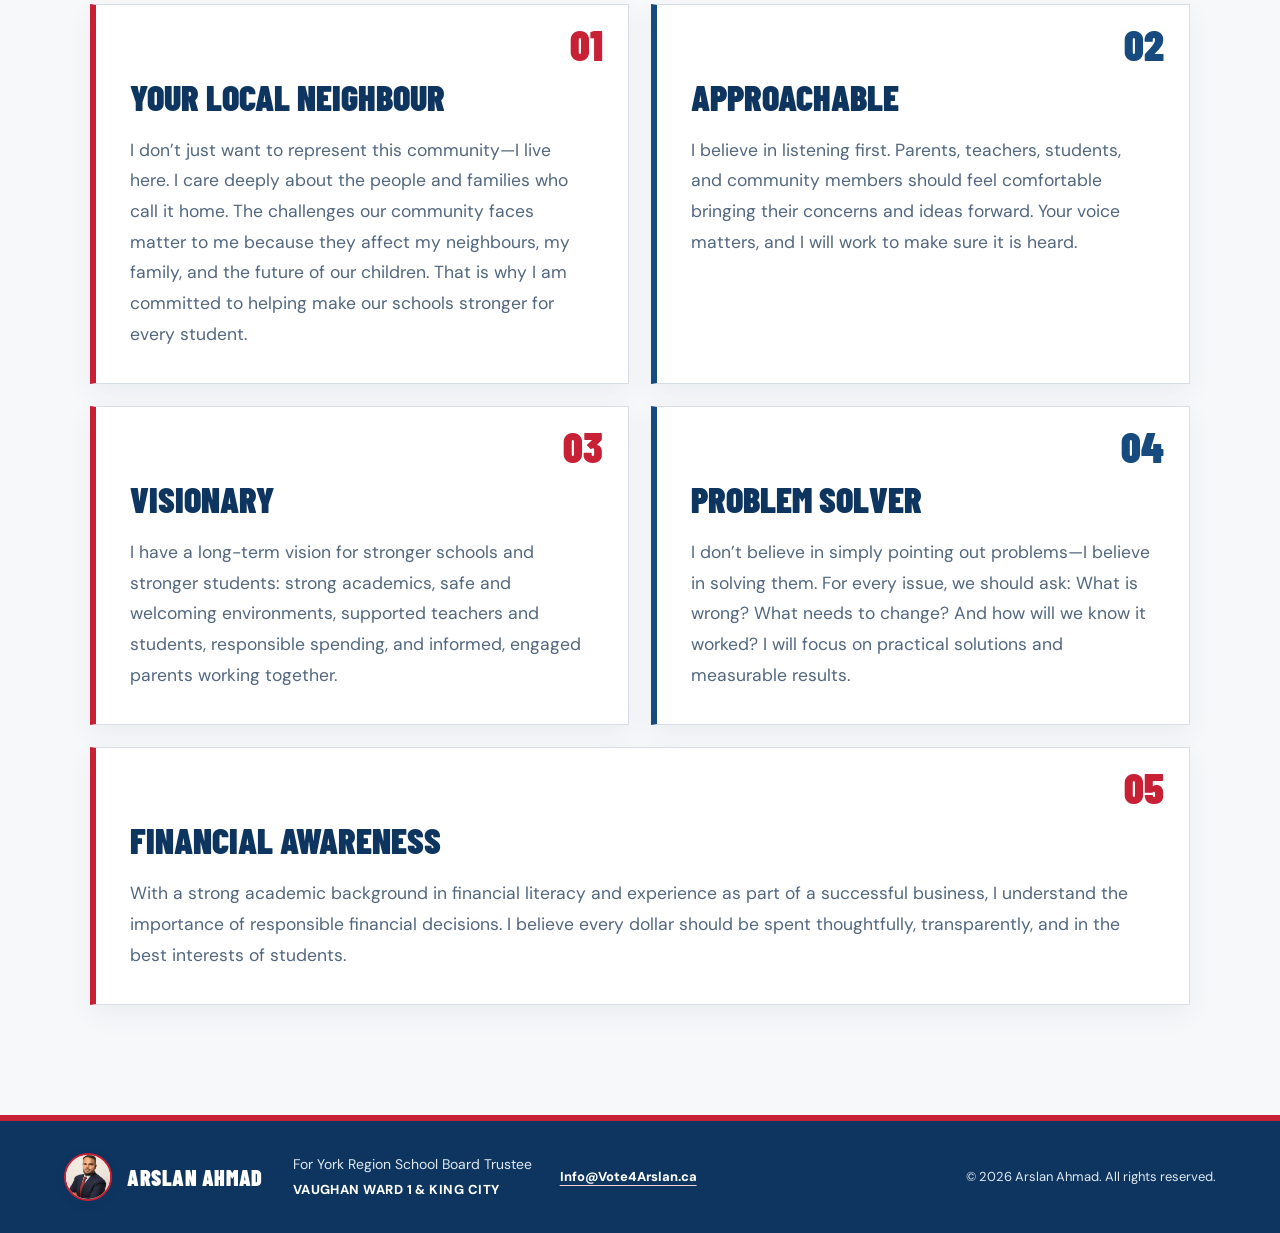
==== commit c2203f7e: "add electoral area, fix contact layout" ====
--- a/about.html
+++ b/about.html
@@ -26,21 +26,17 @@
 
   <link
     rel="stylesheet"
-    href="styles.css?v=20260820-1"
+    href="styles.css?v=20260821-1"
   />
 
   <link
     rel="stylesheet"
-    href="about.css?v=20260820-1"
+    href="about.css?v=20260821-1"
   />
 </head>
 
 
 <body>
-
-  <!-- =========================
-       HEADER
-       ========================= -->
 
   <header class="site-header">
 
@@ -95,6 +91,10 @@
         About Me
       </a>
 
+      <a href="electoral-area.html">
+        Electoral Area
+      </a>
+
       <a
         class="nav-cta"
         href="contact.html"
@@ -110,10 +110,6 @@
 
   <main class="about-page">
 
-    <!-- =========================
-         ABOUT ME
-         ========================= -->
-
     <section
       class="about-hero"
       aria-labelledby="about-title"
@@ -165,9 +161,9 @@
 
         <p>
           As an educated business professional and part of a
-          successful business, I understand the importance
-          of hard work, responsibility, accountability, and making
-          thoughtful investments in the future of our children.
+          successful business, I understand the importance of hard work,
+          responsibility, accountability, and making thoughtful
+          investments in the future of our children.
         </p>
 
 
@@ -187,10 +183,6 @@
 
 
 
-    <!-- =========================
-         WHO I AM AS A CANDIDATE
-         ========================= -->
-
     <section
       class="candidate-identity"
       aria-labelledby="candidate-identity-title"
@@ -217,9 +209,6 @@
 
 
       <div class="identity-grid">
-
-
-        <!-- 01 -->
 
         <article class="identity-card">
 
@@ -244,8 +233,6 @@
 
 
 
-        <!-- 02 -->
-
         <article class="identity-card">
 
           <span class="identity-number">
@@ -266,8 +253,6 @@
         </article>
 
 
-
-        <!-- 03 -->
 
         <article class="identity-card">
 
@@ -291,8 +276,6 @@
 
 
 
-        <!-- 04 -->
-
         <article class="identity-card">
 
           <span class="identity-number">
@@ -314,8 +297,6 @@
         </article>
 
 
-
-        <!-- 05 -->
 
         <article class="identity-card identity-card-wide">
 
@@ -338,7 +319,6 @@
 
         </article>
 
-
       </div>
 
     </section>
@@ -346,10 +326,6 @@
   </main>
 
 
-
-  <!-- =========================
-       FOOTER
-       ========================= -->
 
   <footer>
 
@@ -371,10 +347,6 @@
           Arslan Ahmad
         </strong>
 
-        <small>
-          York Region School Trustee Candidate
-        </small>
-
       </span>
 
     </a>
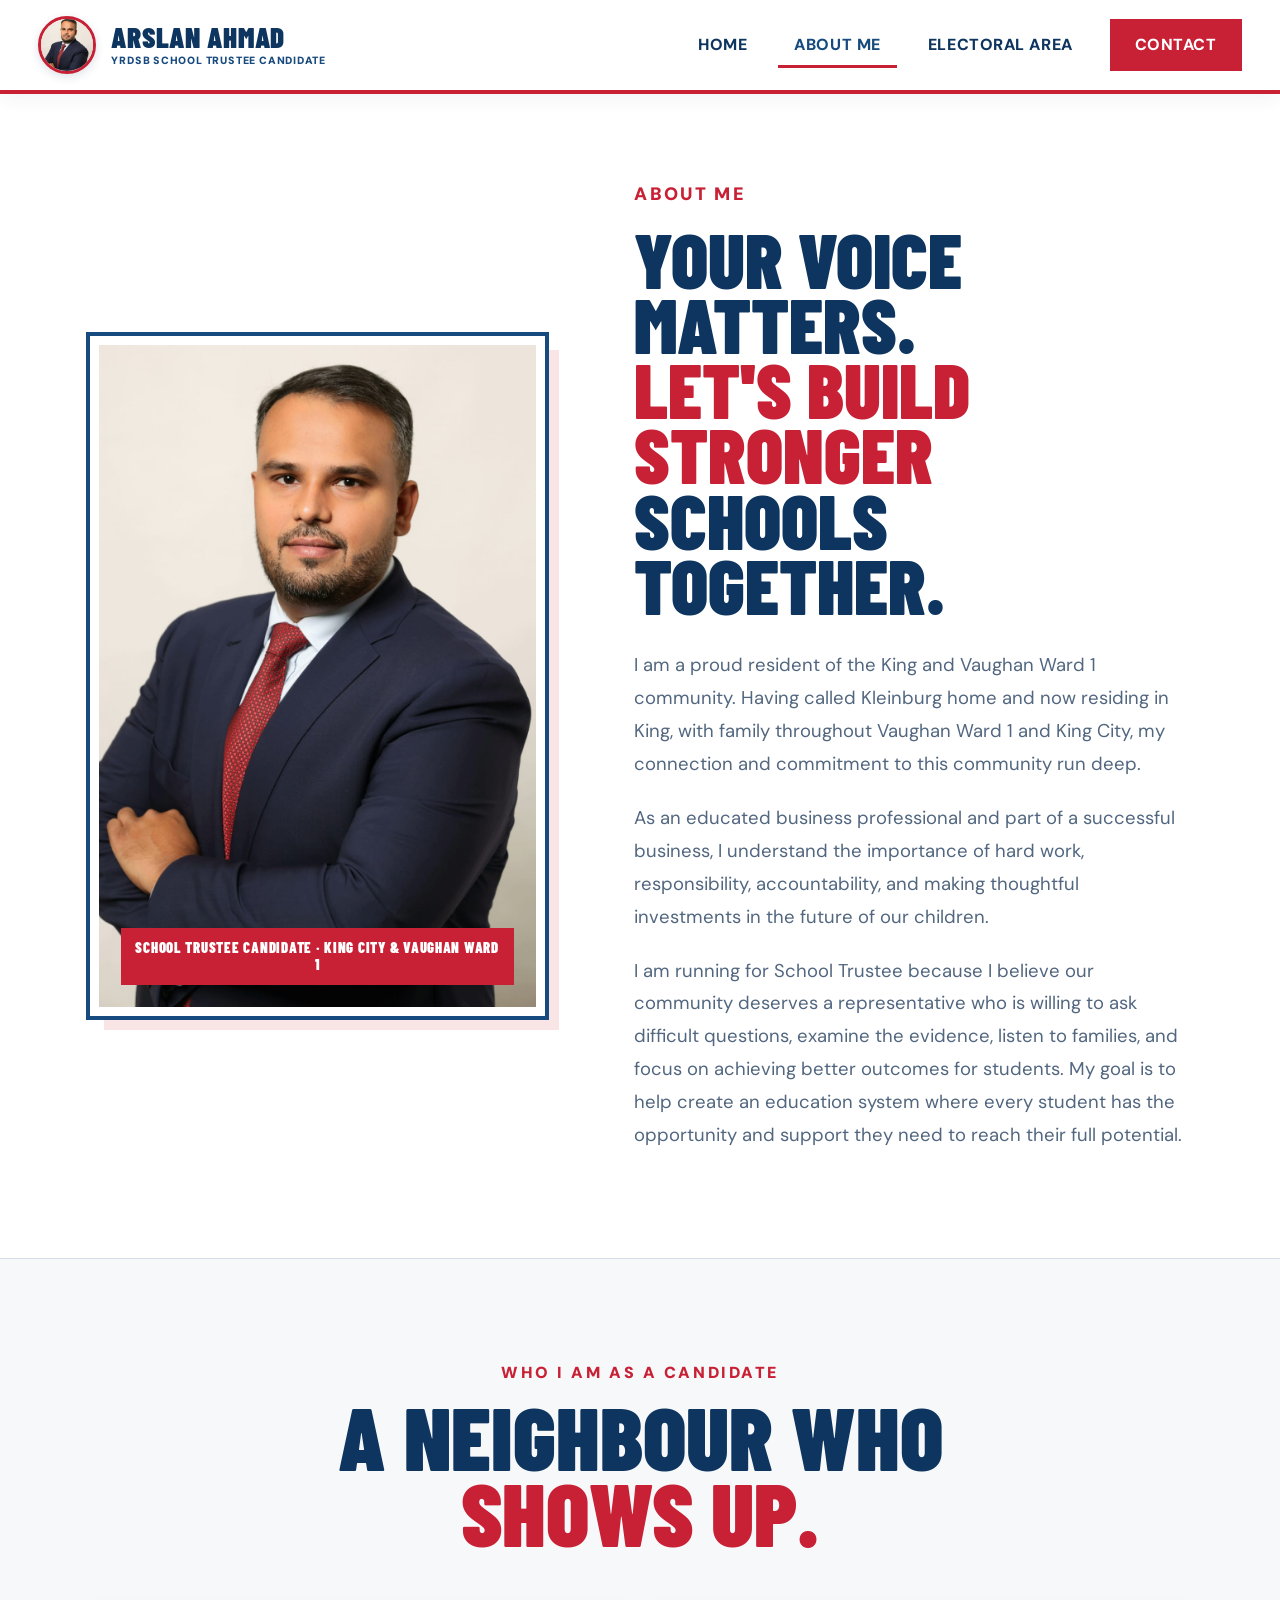
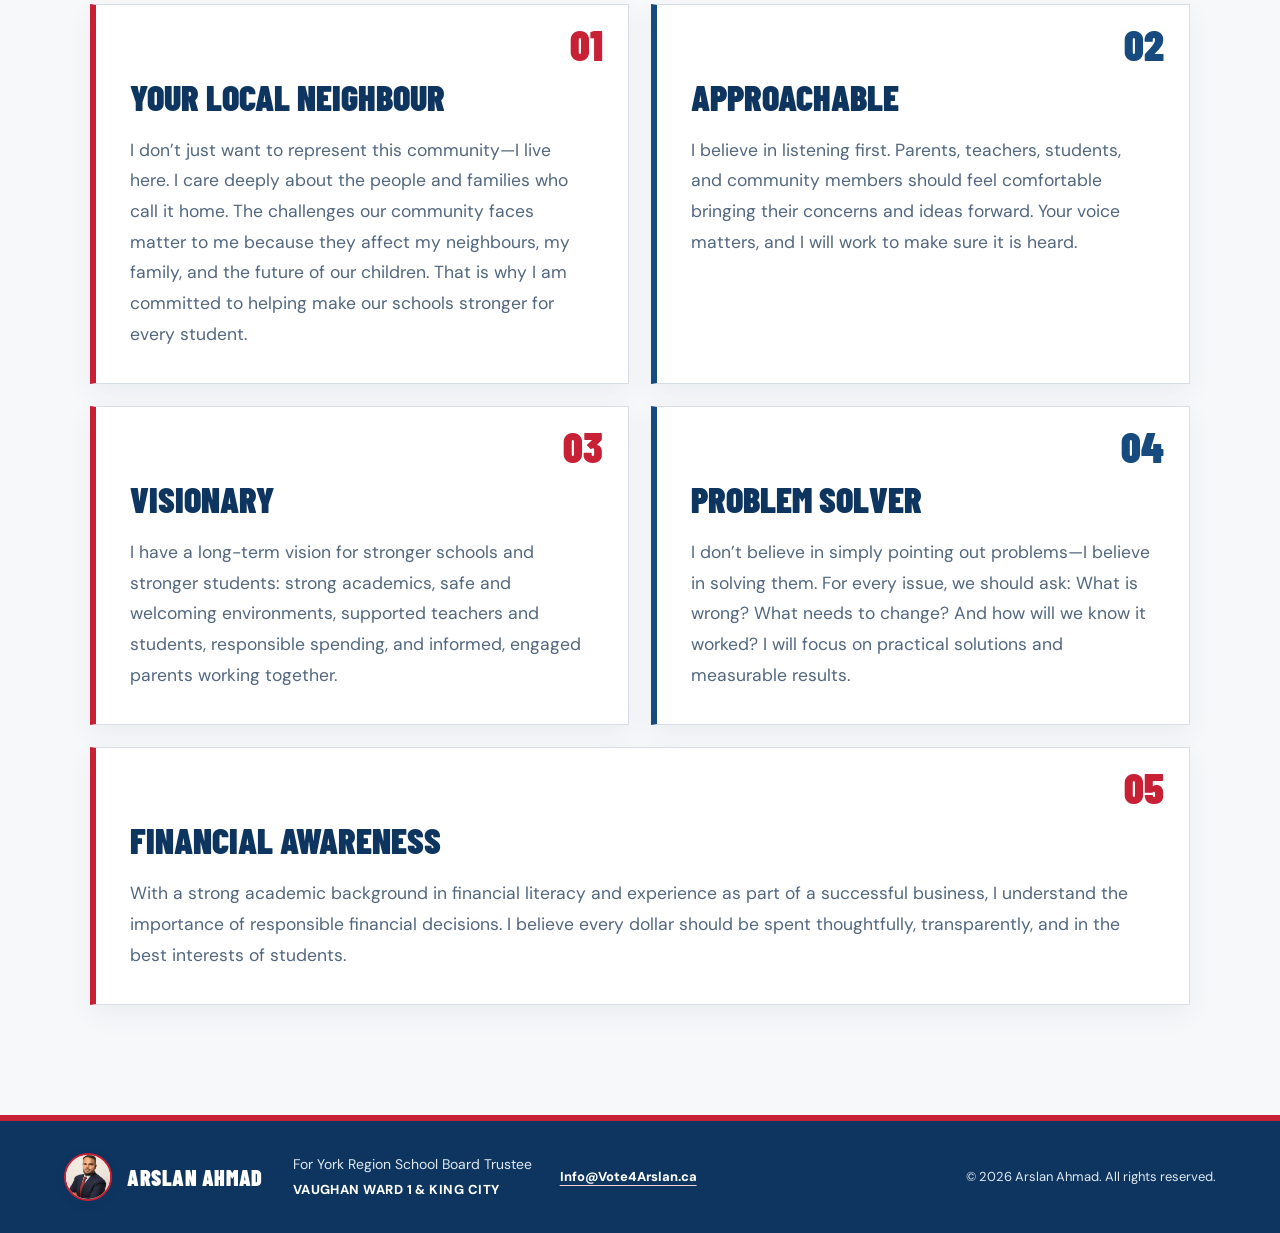
==== commit 14cfff02: "change to YRDSB School Trustee Candidate" ====
--- a/about.html
+++ b/about.html
@@ -60,7 +60,7 @@
         </strong>
 
         <small>
-          York Region School Trustee Candidate
+          YRDSB School Trustee Candidate
         </small>
 
       </span>
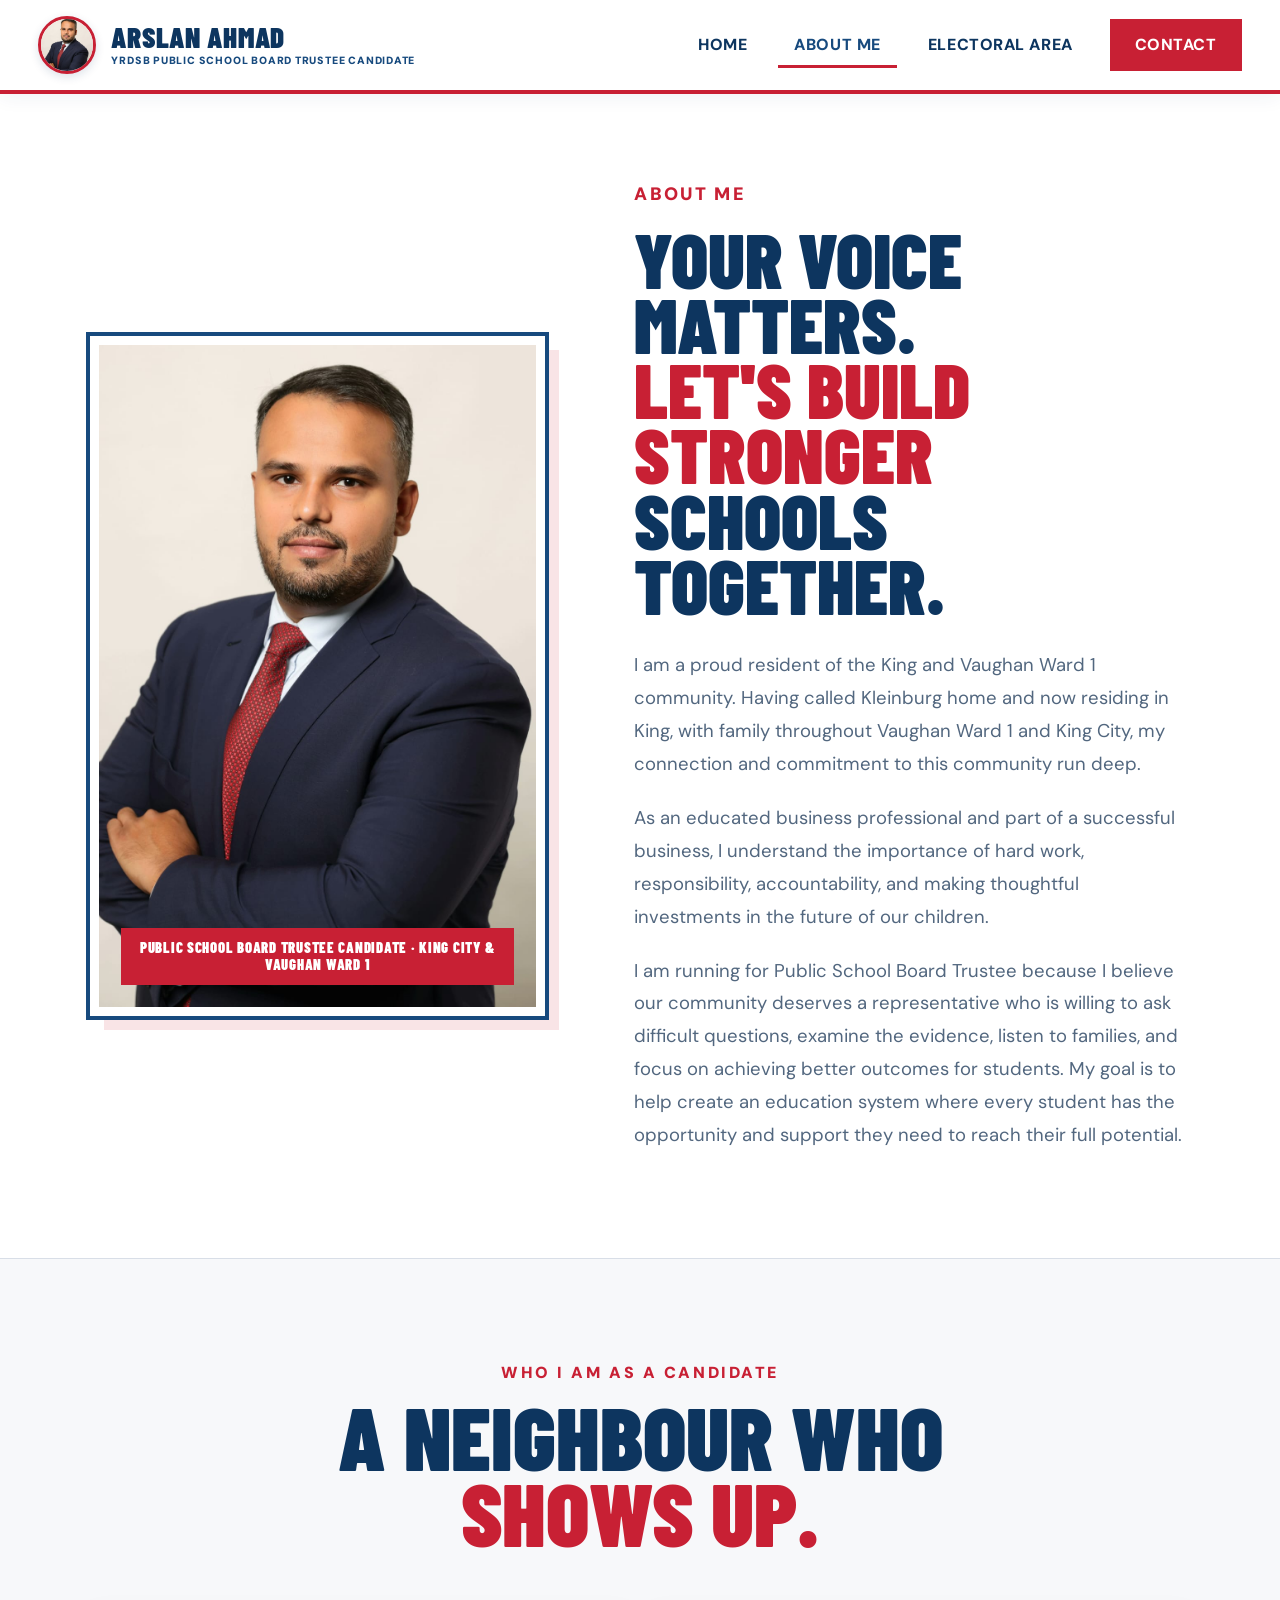
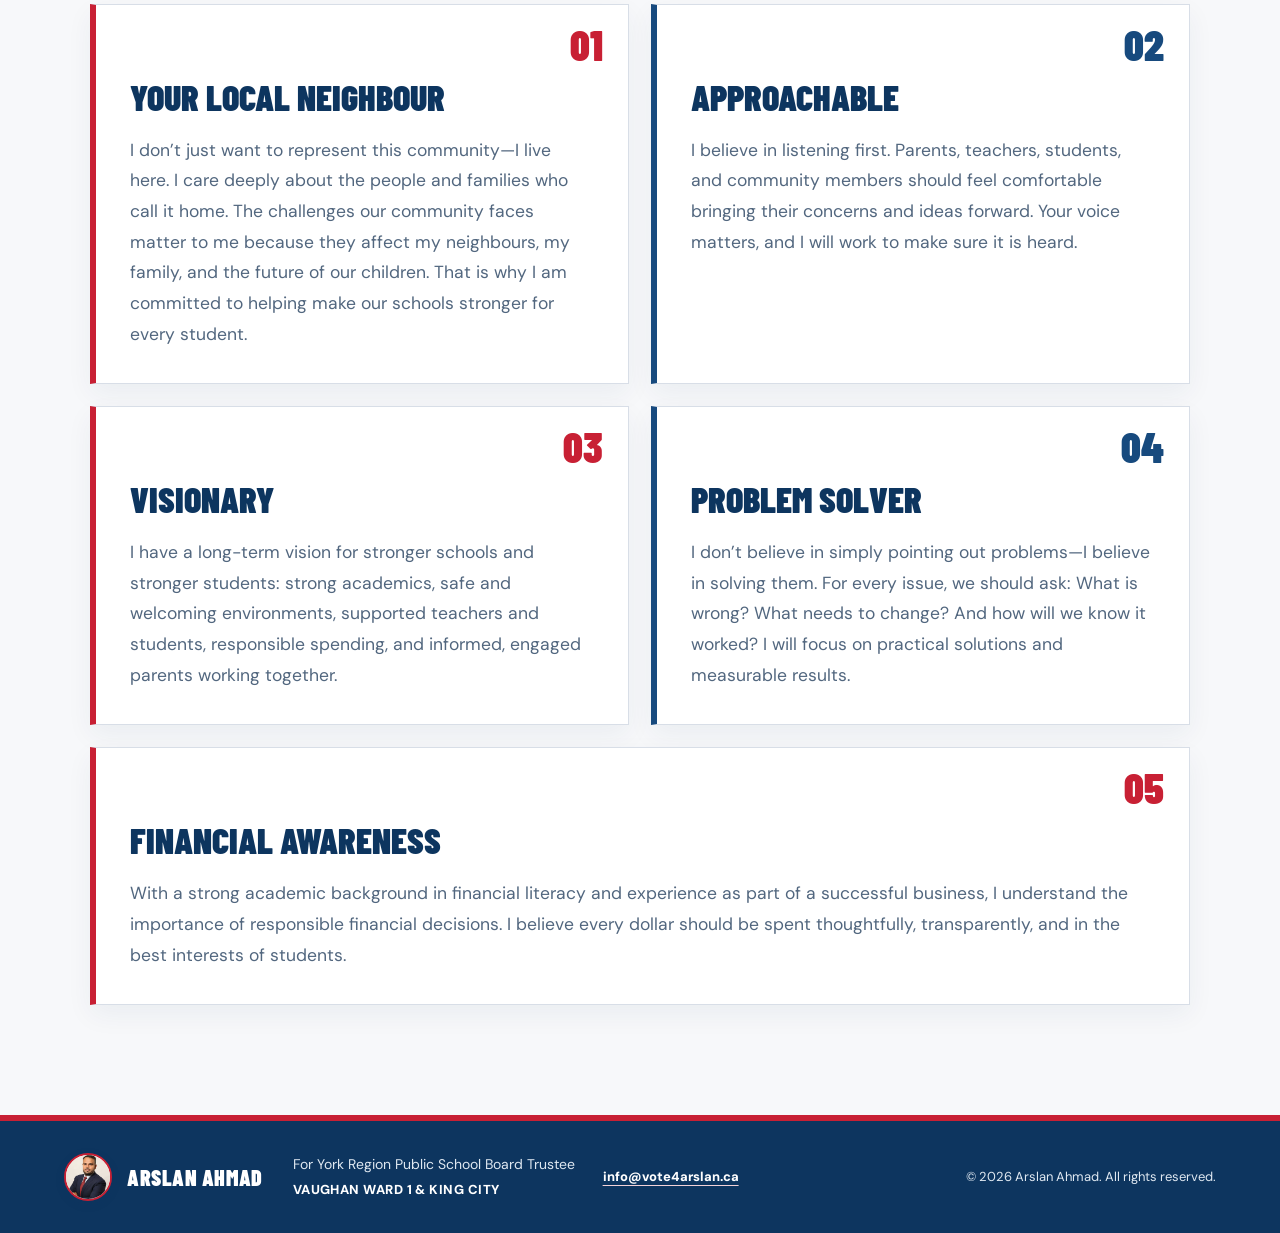
==== commit 8cb7a926: "change to add the word Public in headers and .html files" ====
--- a/about.html
+++ b/about.html
@@ -11,7 +11,7 @@
 
   <meta
     name="description"
-    content="Learn more about Arslan Ahmad, candidate for York Region School Trustee."
+    content="Learn more about Arslan Ahmad, YRDSB Public School Board Trustee Candidate."
   />
 
   <title>About Me | Arslan Ahmad</title>
@@ -26,17 +26,21 @@
 
   <link
     rel="stylesheet"
-    href="styles.css?v=20260821-1"
+    href="styles.css?v=20260825-1"
   />
 
   <link
     rel="stylesheet"
-    href="about.css?v=20260821-1"
+    href="about.css?v=20260825-1"
   />
 </head>
 
 
 <body>
+
+  <!-- =========================
+       HEADER
+       ========================= -->
 
   <header class="site-header">
 
@@ -60,7 +64,7 @@
         </strong>
 
         <small>
-          YRDSB School Trustee Candidate
+          YRDSB Public School Board Trustee Candidate
         </small>
 
       </span>
@@ -72,6 +76,7 @@
       class="menu-toggle"
       aria-label="Open navigation"
       aria-expanded="false"
+      type="button"
     >
       <i></i>
       <i></i>
@@ -110,6 +115,10 @@
 
   <main class="about-page">
 
+    <!-- =========================
+         ABOUT HERO
+         ========================= -->
+
     <section
       class="about-hero"
       aria-labelledby="about-title"
@@ -124,7 +133,7 @@
         />
 
         <div class="about-location">
-          SCHOOL TRUSTEE CANDIDATE · KING CITY &amp; VAUGHAN WARD 1
+          PUBLIC SCHOOL BOARD TRUSTEE CANDIDATE · KING CITY &amp; VAUGHAN WARD 1
         </div>
 
       </div>
@@ -168,8 +177,8 @@
 
 
         <p>
-          I am running for School Trustee because I believe our
-          community deserves a representative who is willing to ask
+          I am running for Public School Board Trustee because I believe
+          our community deserves a representative who is willing to ask
           difficult questions, examine the evidence, listen to
           families, and focus on achieving better outcomes for
           students. My goal is to help create an education system
@@ -183,6 +192,10 @@
 
 
 
+    <!-- =========================
+         WHO I AM AS A CANDIDATE
+         ========================= -->
+
     <section
       class="candidate-identity"
       aria-labelledby="candidate-identity-title"
@@ -209,6 +222,7 @@
 
 
       <div class="identity-grid">
+
 
         <article class="identity-card">
 
@@ -327,6 +341,10 @@
 
 
 
+  <!-- =========================
+       FOOTER
+       ========================= -->
+
   <footer>
 
     <a
@@ -357,7 +375,7 @@
       <div class="footer-office">
 
         <p>
-          For York Region School Board Trustee
+          For York Region Public School Board Trustee
         </p>
 
         <p>
@@ -366,8 +384,8 @@
 
       </div>
 
-      <a href="mailto:Info@Vote4Arslan.ca">
-        Info@Vote4Arslan.ca
+      <a href="mailto:info@vote4arslan.ca">
+        info@vote4arslan.ca
       </a>
 
     </div>
@@ -381,7 +399,7 @@
   </footer>
 
 
-  <script src="script.js"></script>
+  <script src="script.js?v=20260825-1"></script>
 
 </body>
 
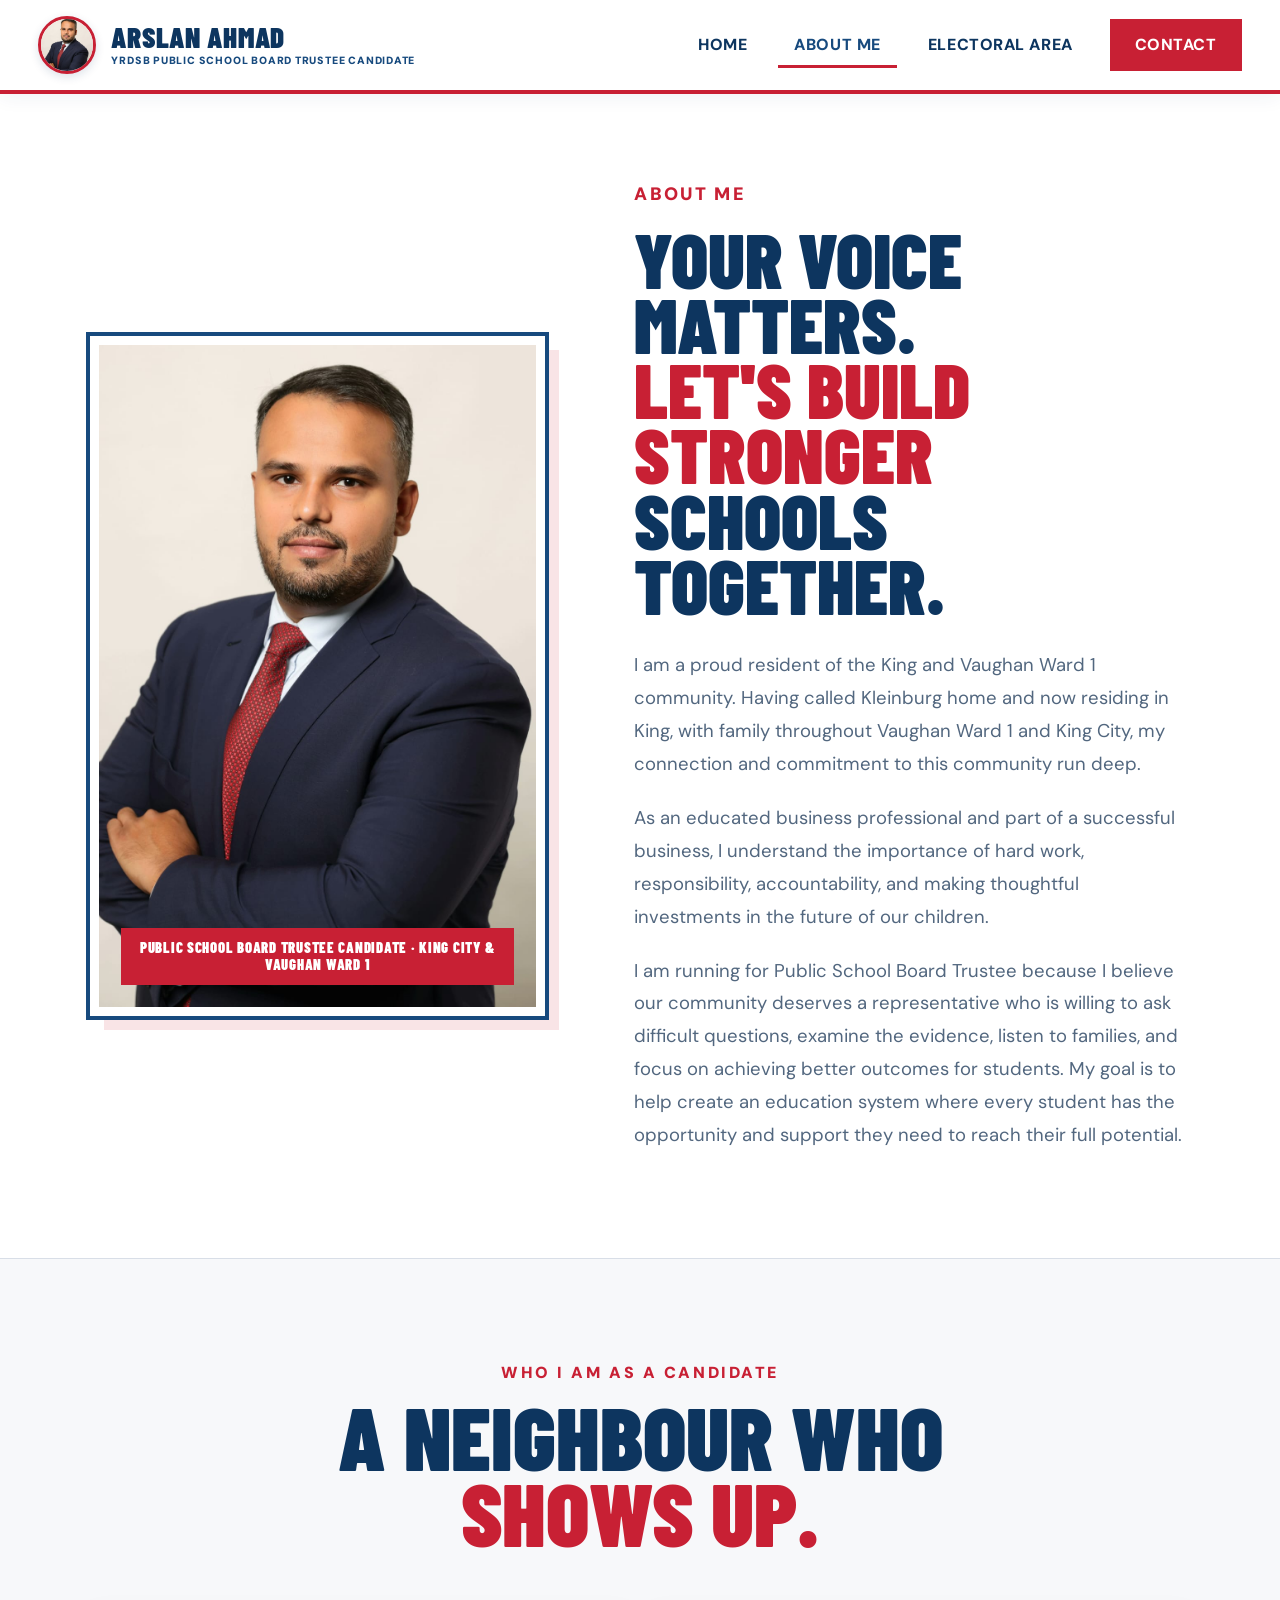
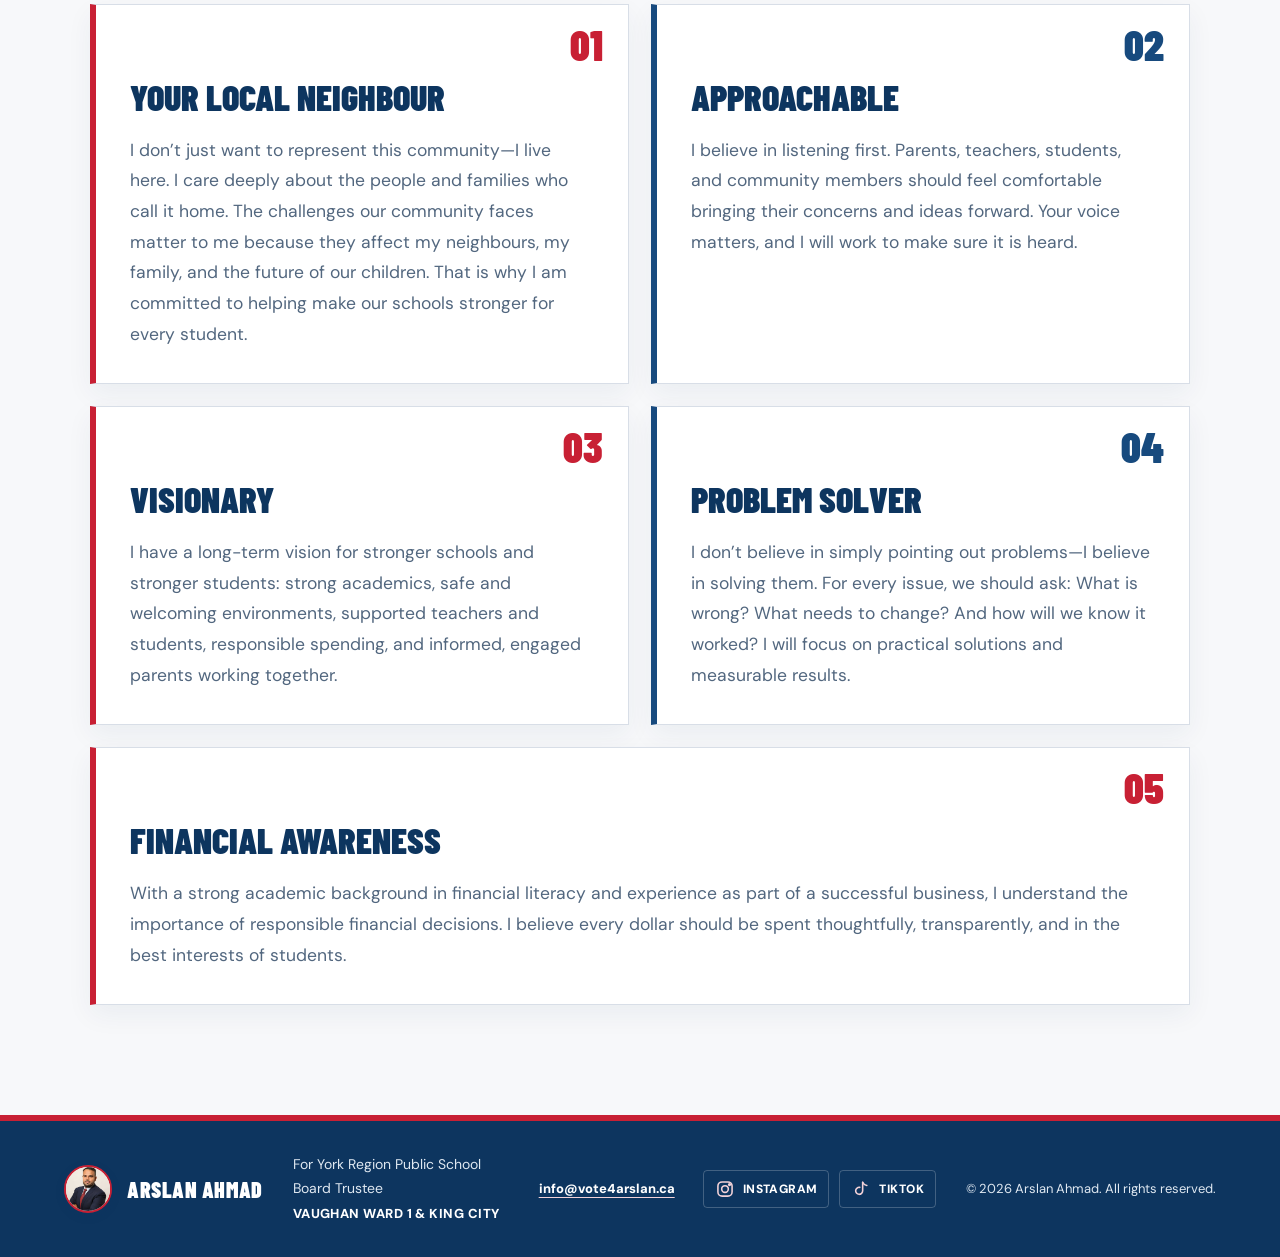
==== commit 0295353d: "add instagram/tiktok" ====
--- a/about.html
+++ b/about.html
@@ -26,7 +26,7 @@
 
   <link
     rel="stylesheet"
-    href="styles.css?v=20260825-1"
+    href="styles.css?v=20260831-1"
   />
 
   <link
@@ -388,6 +388,89 @@
         info@vote4arslan.ca
       </a>
 
+
+      <div
+        class="footer-socials"
+        aria-label="Campaign social media"
+      >
+
+        <a
+          class="footer-social-link"
+          href="https://www.instagram.com/arslan4trustee/"
+          target="_blank"
+          rel="noopener noreferrer"
+          aria-label="Follow Arslan Ahmad on Instagram"
+        >
+
+          <span
+            class="social-icon"
+            aria-hidden="true"
+          >
+            <svg viewBox="0 0 24 24">
+
+              <rect
+                x="3.5"
+                y="3.5"
+                width="17"
+                height="17"
+                rx="5"
+              ></rect>
+
+              <circle
+                cx="12"
+                cy="12"
+                r="4"
+              ></circle>
+
+              <circle
+                cx="17.4"
+                cy="6.7"
+                r="1"
+              ></circle>
+
+            </svg>
+          </span>
+
+          <span>
+            Instagram
+          </span>
+
+        </a>
+
+
+        <a
+          class="footer-social-link"
+          href="https://www.tiktok.com/@arslan4trustee"
+          target="_blank"
+          rel="noopener noreferrer"
+          aria-label="Follow Arslan Ahmad on TikTok"
+        >
+
+          <span
+            class="social-icon"
+            aria-hidden="true"
+          >
+            <svg viewBox="0 0 24 24">
+
+              <path
+                d="M14 4v10.2a4.2 4.2 0 1 1-3.5-4.14"
+              ></path>
+
+              <path
+                d="M14 4c1.15 2.2 2.75 3.45 5 3.75"
+              ></path>
+
+            </svg>
+          </span>
+
+          <span>
+            TikTok
+          </span>
+
+        </a>
+
+      </div>
+
     </div>
 
 
--- a/styles.css
+++ b/styles.css
@@ -632,4 +632,276 @@
       27px
       22px;
   }
+}
+
+
+/* =========================
+   SOCIAL MEDIA
+   ========================= */
+
+.social-icon,
+.contact-social-icon {
+  display: grid;
+  place-items: center;
+
+  flex: 0 0 auto;
+}
+
+
+.social-icon svg,
+.contact-social-icon svg {
+  width: 100%;
+  height: 100%;
+
+  fill: none;
+
+  stroke: currentColor;
+  stroke-width: 1.9;
+  stroke-linecap: round;
+  stroke-linejoin: round;
+}
+
+
+/* Footer social links */
+
+.footer-socials {
+  display: flex;
+  align-items: center;
+
+  gap: 10px;
+}
+
+
+.footer-social-link {
+  display: inline-flex;
+  align-items: center;
+
+  gap: 8px;
+
+  padding:
+    8px
+    11px;
+
+  color: var(--white);
+
+  border:
+    1px
+    solid
+    rgba(255, 255, 255, 0.22);
+
+  border-radius: 4px;
+
+  font-size: 12px;
+  font-weight: 800;
+
+  line-height: 1;
+
+  letter-spacing: 0.035em;
+
+  text-decoration: none !important;
+
+  text-transform: uppercase;
+}
+
+
+.footer-social-link .social-icon {
+  width: 20px;
+  height: 20px;
+
+  color: var(--red-soft);
+}
+
+
+.footer-social-link:hover {
+  background:
+    rgba(255, 255, 255, 0.08);
+
+  color: var(--white) !important;
+
+  border-color: var(--red-soft);
+
+  transform: translateY(-1px);
+}
+
+
+/* =========================
+   CONTACT SOCIAL SECTION
+   ========================= */
+
+.contact-social {
+  max-width: 600px;
+
+  margin-top: 32px;
+
+  padding-top: 22px;
+
+  border-top:
+    1px
+    solid
+    var(--line);
+}
+
+
+.contact-social-label {
+  margin:
+    0
+    0
+    13px;
+
+  color: var(--navy-deep);
+
+  font-family:
+    'Barlow Condensed',
+    sans-serif;
+
+  font-size: 17px;
+  font-weight: 900;
+
+  letter-spacing: 0.09em;
+
+  text-transform: uppercase;
+}
+
+
+.contact-social-links {
+  display: grid;
+
+  grid-template-columns:
+    repeat(2, minmax(0, 1fr));
+
+  gap: 12px;
+}
+
+
+.contact-social-link {
+  display: flex;
+  align-items: center;
+
+  gap: 13px;
+
+  min-width: 0;
+
+  padding:
+    13px
+    15px;
+
+  background: var(--white);
+
+  color: var(--navy-deep);
+
+  border:
+    1px
+    solid
+    var(--line);
+
+  border-left:
+    4px
+    solid
+    var(--red);
+
+  border-radius: 4px;
+
+  box-shadow:
+    0
+    5px
+    16px
+    rgba(13, 53, 95, 0.05);
+
+  text-decoration: none;
+}
+
+
+.contact-social-link:hover {
+  border-color: var(--red);
+
+  transform: translateY(-2px);
+
+  box-shadow:
+    0
+    9px
+    22px
+    rgba(13, 53, 95, 0.09);
+}
+
+
+.contact-social-icon {
+  width: 38px;
+  height: 38px;
+
+  padding: 8px;
+
+  color: var(--white);
+
+  background: var(--navy-deep);
+
+  border-radius: 50%;
+}
+
+
+.contact-social-link:last-child
+.contact-social-icon {
+  background: var(--red);
+}
+
+
+.contact-social-copy {
+  display: grid;
+
+  min-width: 0;
+
+  gap: 1px;
+}
+
+
+.contact-social-copy small {
+  color: var(--red);
+
+  font-size: 10px;
+  font-weight: 900;
+
+  letter-spacing: 0.08em;
+}
+
+
+.contact-social-copy strong {
+  overflow-wrap: anywhere;
+
+  color: var(--navy-deep);
+
+  font-size: 14px;
+}
+
+
+/* =========================
+   SOCIAL RESPONSIVE
+   ========================= */
+
+@media (max-width: 900px) {
+
+  .footer-socials {
+    flex-wrap: wrap;
+  }
+
+}
+
+
+@media (max-width: 520px) {
+
+  .contact-social-links {
+    grid-template-columns: 1fr;
+  }
+
+  .footer-socials {
+    width: 100%;
+  }
+
+  .footer-social-link {
+    flex:
+      1
+      1
+      auto;
+
+    justify-content: center;
+  }
+
 }
